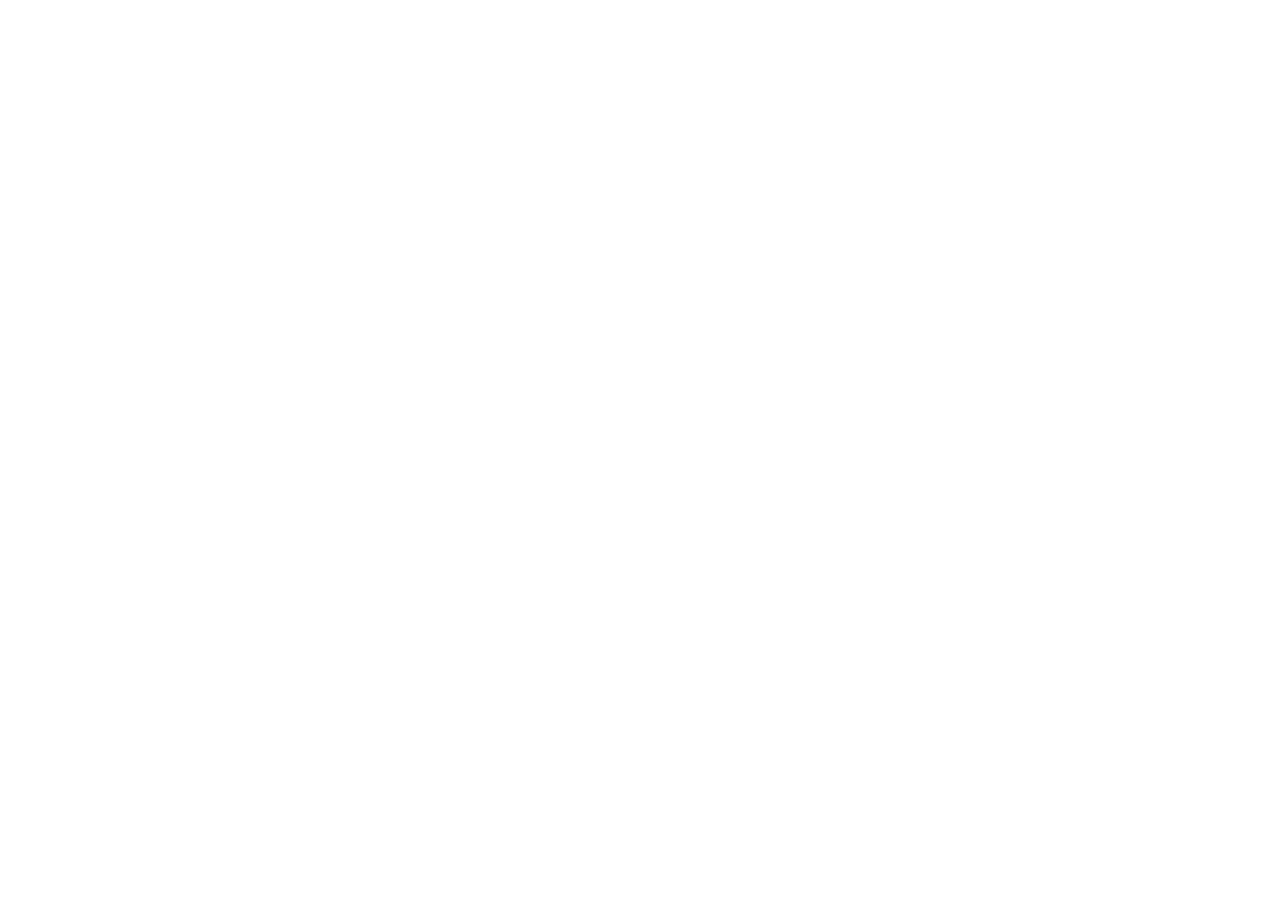
==== index.html @ 59760b89 "已经提交" ====
<!DOCTYPE html>
<html lang="en">

<head>
    <meta charset="UTF-8">
    <meta http-equiv="X-UA-Compatible" content="IE=edge">
    <meta name="viewport" content="width=device-width, initial-scale=1.0">
    <title>后台主页</title>
</head>

<body>

</body>

</html>
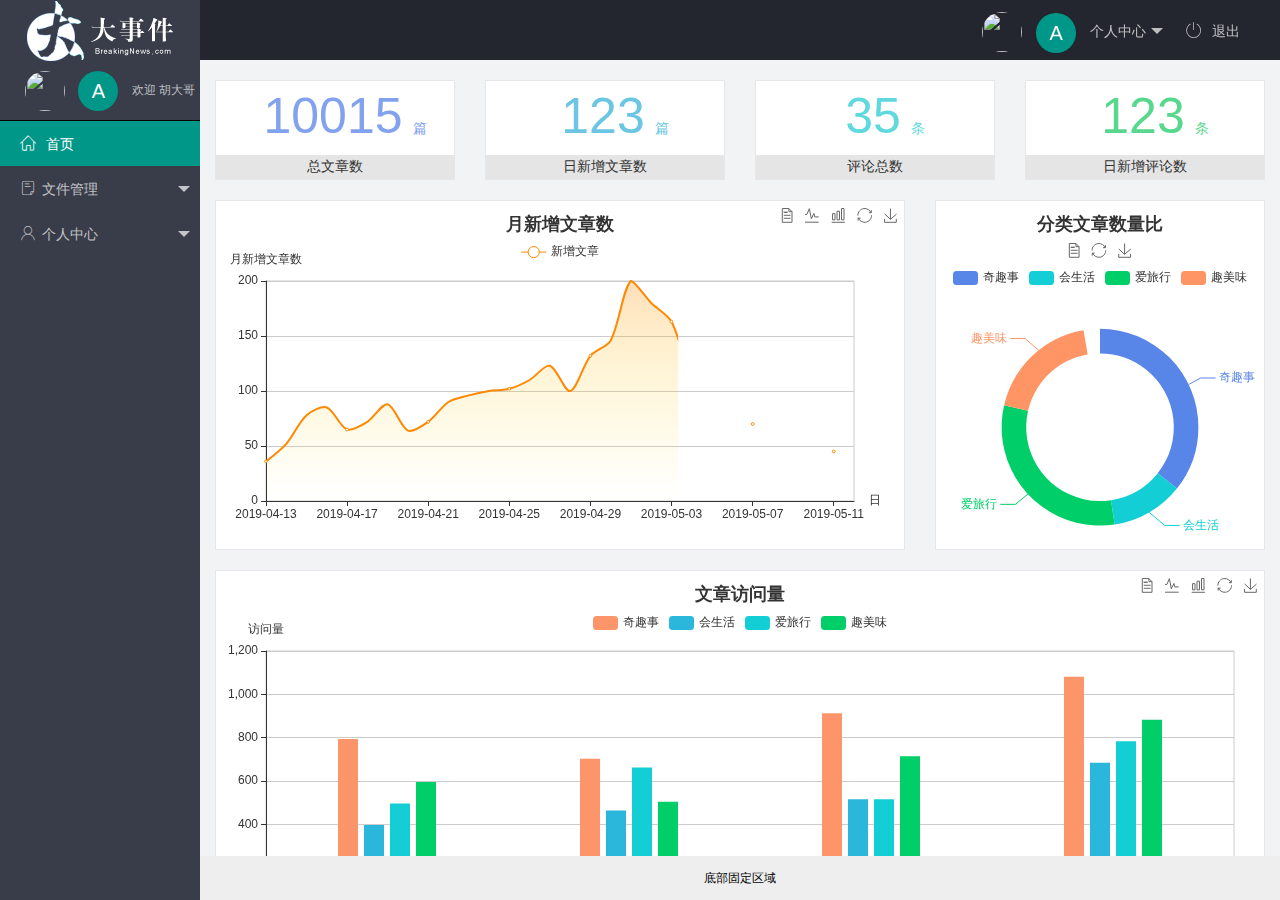
==== commit 6858478e: "提交了后台首页面" ====
--- a/index.html
+++ b/index.html
@@ -5,10 +5,148 @@
     <meta charset="UTF-8">
     <meta http-equiv="X-UA-Compatible" content="IE=edge">
     <meta name="viewport" content="width=device-width, initial-scale=1.0">
+
+    <!-- 导入layui的样式 -->
+    <link rel="stylesheet" href="./assets/lib/layui/css/layui.css">
+
+    <!-- 导入第三方字体库 -->
+    <link rel="stylesheet" href="./assets/fonts/iconfont.css">
+
+    <!-- 导入自己的样式 -->
+    <link rel="stylesheet" href="./assets/css/index.css">
     <title>后台主页</title>
 </head>
 
 <body>
+    <div class="layui-layout layui-layout-admin">
+        <div class="layui-header">
+            <div class="layui-logo layui-hide-xs layui-bg-black"><img src="./assets/images/logo.png" alt=""></div>
+            <!-- 头部区域（可配合layui 已有的水平导航） -->
+
+            <ul class="layui-nav layui-layout-right">
+                <li class="layui-nav-item layui-hide layui-show-md-inline-block">
+                    <a href="javascript:;" class="userbinfo">
+                        <img src="//tva1.sinaimg.cn/crop.0.0.118.118.180/5db11ff4gw1e77d3nqrv8j203b03cweg.jpg" class="layui-nav-img">
+                        <span class="text-avatar">A</span> 个人中心
+                    </a>
+                    <dl class="layui-nav-child">
+                        <dd><a href="">基本资料</a></dd>
+                        <dd><a href="">更换头像</a></dd>
+                        <dd><a href="">重置密码</a></dd>
+                    </dl>
+                </li>
+                <li class="layui-nav-item" lay-header-event="menuRight" lay-unselect>
+                    <a href="javascript:;" id="btnLoginOut">
+                        <span class="iconfont icon-tuichu"></span> 退出
+                    </a>
+
+                </li>
+            </ul>
+        </div>
+
+        <div class="layui-side layui-bg-black">
+            <div class="layui-side-scroll">
+                <!-- 左侧导航区域（可配合layui已有的垂直导航） -->
+                <div class="userinfo">
+                    <img src="//tva1.sinaimg.cn/crop.0.0.118.118.180/5db11ff4gw1e77d3nqrv8j203b03cweg.jpg" class="layui-nav-img">
+                    <span class="text-avatar">A</span>
+                    <span id="welcome">欢迎 胡大哥</span>
+                </div>
+                <ul class="layui-nav layui-nav-tree" lay-filter="test" lay-shrink="all">
+
+                    <!-- 首页 -->
+                    <li class="layui-nav-item  layui-this">
+                        <a class="" href="./home/dashboard.html" target="fm">
+
+                            <span class="iconfont icon-home"></span> 首页
+                        </a>
+                    </li>
+
+                    <!-- 文件管理菜单 -->
+                    <li class="layui-nav-item ">
+
+                        <a href="javascript:;">
+                            <span class="iconfont icon-16"></span>文件管理
+                        </a>
+                        <dl class="layui-nav-child">
+                            <dd>
+                                <a href="javascript:;"> <i class="layui-icon layui-icon-template-1"></i>文章类别</a>
+                            </dd>
+                            <dd><a href="javascript:;"><i class="layui-icon layui-icon-template-1"></i>文章列表</a></dd>
+                            <dd><a href="javascript:;"><i class="layui-icon layui-icon-template-1"></i>发表文章</a></dd>
+                        </dl>
+                    </li>
+
+                    <!-- 个人中心下拉菜单 -->
+                    <li class="layui-nav-item">
+                        <a href="javascript:;">
+                            <span class="iconfont icon-user"></span>个人中心
+                        </a>
+                        <dl class="layui-nav-child">
+                            <dd><a href="javascript:;"><i class="layui-icon layui-icon-template-1"></i>基本资料</a></dd>
+                            <dd><a href="javascript:;"><i class="layui-icon layui-icon-template-1"></i>更换头像</a></dd>
+                            <dd><a href="javascript:;"><i class="layui-icon layui-icon-template-1"></i>重置密码</a></dd>
+                        </dl>
+                    </li>
+
+
+                </ul>
+            </div>
+        </div>
+
+        <!-- 内容主体区域 -->
+        <div class="layui-body">
+            <iframe name="fm" src="./home/dashboard.html" frameborder="0"></iframe>
+        </div>
+
+
+
+        <!-- 底部固定区域 -->
+        <div class="layui-footer">
+            底部固定区域
+        </div>
+    </div>
+    <script src="./layui/layui.js"></script>
+    <script>
+        //JS 
+        layui.use(['element', 'layer', 'util'], function() {
+            var element = layui.element,
+                layer = layui.layer,
+                util = layui.util,
+                $ = layui.$;
+
+            //头部事件
+            util.event('lay-header-event', {
+                //左侧菜单事件
+                menuLeft: function(othis) {
+                    layer.msg('展开左侧菜单的操作', {
+                        icon: 0
+                    });
+                },
+                menuRight: function() {
+                    layer.open({
+                        type: 1,
+                        content: '<div style="padding: 15px;">处理右侧面板的操作</div>',
+                        area: ['260px', '100%'],
+                        offset: 'rt' //右上角
+                            ,
+                        anim: 5,
+                        shadeClose: true
+                    });
+                }
+            });
+
+        });
+    </script>
+    <script src="./assets/lib/layui/layui.all.js"></script>
+    <!-- 导入jquery请求 -->
+    <script src="./assets/lib/jquery.js"></script>
+
+    <!-- 导入自动拼接url地址的脚本 -->
+    <script src="./assets/js/baseApi.js"></script>
+
+    <!-- 导入自己的js -->
+    <script src="./assets/js/index.js"></script>
 
 </body>
 
--- a/assets/lib/layui/css/layui.css
+++ b/assets/lib/layui/css/layui.css
@@ -0,0 +1,2 @@
+/** layui-v2.5.5 MIT License By https://www.layui.com */
+ .layui-inline,img{display:inline-block;vertical-align:middle}h1,h2,h3,h4,h5,h6{font-weight:400}.layui-edge,.layui-header,.layui-inline,.layui-main{position:relative}.layui-body,.layui-edge,.layui-elip{overflow:hidden}.layui-btn,.layui-edge,.layui-inline,img{vertical-align:middle}.layui-btn,.layui-disabled,.layui-icon,.layui-unselect{-moz-user-select:none;-webkit-user-select:none;-ms-user-select:none}.layui-elip,.layui-form-checkbox span,.layui-form-pane .layui-form-label{text-overflow:ellipsis;white-space:nowrap}.layui-breadcrumb,.layui-tree-btnGroup{visibility:hidden}blockquote,body,button,dd,div,dl,dt,form,h1,h2,h3,h4,h5,h6,input,li,ol,p,pre,td,textarea,th,ul{margin:0;padding:0;-webkit-tap-highlight-color:rgba(0,0,0,0)}a:active,a:hover{outline:0}img{border:none}li{list-style:none}table{border-collapse:collapse;border-spacing:0}h4,h5,h6{font-size:100%}button,input,optgroup,option,select,textarea{font-family:inherit;font-size:inherit;font-style:inherit;font-weight:inherit;outline:0}pre{white-space:pre-wrap;white-space:-moz-pre-wrap;white-space:-pre-wrap;white-space:-o-pre-wrap;word-wrap:break-word}body{line-height:24px;font:14px Helvetica Neue,Helvetica,PingFang SC,Tahoma,Arial,sans-serif}hr{height:1px;margin:10px 0;border:0;clear:both}a{color:#333;text-decoration:none}a:hover{color:#777}a cite{font-style:normal;*cursor:pointer}.layui-border-box,.layui-border-box *{box-sizing:border-box}.layui-box,.layui-box *{box-sizing:content-box}.layui-clear{clear:both;*zoom:1}.layui-clear:after{content:'\20';clear:both;*zoom:1;display:block;height:0}.layui-inline{*display:inline;*zoom:1}.layui-edge{display:inline-block;width:0;height:0;border-width:6px;border-style:dashed;border-color:transparent}.layui-edge-top{top:-4px;border-bottom-color:#999;border-bottom-style:solid}.layui-edge-right{border-left-color:#999;border-left-style:solid}.layui-edge-bottom{top:2px;border-top-color:#999;border-top-style:solid}.layui-edge-left{border-right-color:#999;border-right-style:solid}.layui-disabled,.layui-disabled:hover{color:#d2d2d2!important;cursor:not-allowed!important}.layui-circle{border-radius:100%}.layui-show{display:block!important}.layui-hide{display:none!important}@font-face{font-family:layui-icon;src:url(../font/iconfont.eot?v=250);src:url(../font/iconfont.eot?v=250#iefix) format('embedded-opentype'),url(../font/iconfont.woff2?v=250) format('woff2'),url(../font/iconfont.woff?v=250) format('woff'),url(../font/iconfont.ttf?v=250) format('truetype'),url(../font/iconfont.svg?v=250#layui-icon) format('svg')}.layui-icon{font-family:layui-icon!important;font-size:16px;font-style:normal;-webkit-font-smoothing:antialiased;-moz-osx-font-smoothing:grayscale}.layui-icon-reply-fill:before{content:"\e611"}.layui-icon-set-fill:before{content:"\e614"}.layui-icon-menu-fill:before{content:"\e60f"}.layui-icon-search:before{content:"\e615"}.layui-icon-share:before{content:"\e641"}.layui-icon-set-sm:before{content:"\e620"}.layui-icon-engine:before{content:"\e628"}.layui-icon-close:before{content:"\1006"}.layui-icon-close-fill:before{content:"\1007"}.layui-icon-chart-screen:before{content:"\e629"}.layui-icon-star:before{content:"\e600"}.layui-icon-circle-dot:before{content:"\e617"}.layui-icon-chat:before{content:"\e606"}.layui-icon-release:before{content:"\e609"}.layui-icon-list:before{content:"\e60a"}.layui-icon-chart:before{content:"\e62c"}.layui-icon-ok-circle:before{content:"\1005"}.layui-icon-layim-theme:before{content:"\e61b"}.layui-icon-table:before{content:"\e62d"}.layui-icon-right:before{content:"\e602"}.layui-icon-left:before{content:"\e603"}.layui-icon-cart-simple:before{content:"\e698"}.layui-icon-face-cry:before{content:"\e69c"}.layui-icon-face-smile:before{content:"\e6af"}.layui-icon-survey:before{content:"\e6b2"}.layui-icon-tree:before{content:"\e62e"}.layui-icon-upload-circle:before{content:"\e62f"}.layui-icon-add-circle:before{content:"\e61f"}.layui-icon-download-circle:before{content:"\e601"}.layui-icon-templeate-1:before{content:"\e630"}.layui-icon-util:before{content:"\e631"}.layui-icon-face-surprised:before{content:"\e664"}.layui-icon-edit:before{content:"\e642"}.layui-icon-speaker:before{content:"\e645"}.layui-icon-down:before{content:"\e61a"}.layui-icon-file:before{content:"\e621"}.layui-icon-layouts:before{content:"\e632"}.layui-icon-rate-half:before{content:"\e6c9"}.layui-icon-add-circle-fine:before{content:"\e608"}.layui-icon-prev-circle:before{content:"\e633"}.layui-icon-read:before{content:"\e705"}.layui-icon-404:before{content:"\e61c"}.layui-icon-carousel:before{content:"\e634"}.layui-icon-help:before{content:"\e607"}.layui-icon-code-circle:before{content:"\e635"}.layui-icon-water:before{content:"\e636"}.layui-icon-username:before{content:"\e66f"}.layui-icon-find-fill:before{content:"\e670"}.layui-icon-about:before{content:"\e60b"}.layui-icon-location:before{content:"\e715"}.layui-icon-up:before{content:"\e619"}.layui-icon-pause:before{content:"\e651"}.layui-icon-date:before{content:"\e637"}.layui-icon-layim-uploadfile:before{content:"\e61d"}.layui-icon-delete:before{content:"\e640"}.layui-icon-play:before{content:"\e652"}.layui-icon-top:before{content:"\e604"}.layui-icon-friends:before{content:"\e612"}.layui-icon-refresh-3:before{content:"\e9aa"}.layui-icon-ok:before{content:"\e605"}.layui-icon-layer:before{content:"\e638"}.layui-icon-face-smile-fine:before{content:"\e60c"}.layui-icon-dollar:before{content:"\e659"}.layui-icon-group:before{content:"\e613"}.layui-icon-layim-download:before{content:"\e61e"}.layui-icon-picture-fine:before{content:"\e60d"}.layui-icon-link:before{content:"\e64c"}.layui-icon-diamond:before{content:"\e735"}.layui-icon-log:before{content:"\e60e"}.layui-icon-rate-solid:before{content:"\e67a"}.layui-icon-fonts-del:before{content:"\e64f"}.layui-icon-unlink:before{content:"\e64d"}.layui-icon-fonts-clear:before{content:"\e639"}.layui-icon-triangle-r:before{content:"\e623"}.layui-icon-circle:before{content:"\e63f"}.layui-icon-radio:before{content:"\e643"}.layui-icon-align-center:before{content:"\e647"}.layui-icon-align-right:before{content:"\e648"}.layui-icon-align-left:before{content:"\e649"}.layui-icon-loading-1:before{content:"\e63e"}.layui-icon-return:before{content:"\e65c"}.layui-icon-fonts-strong:before{content:"\e62b"}.layui-icon-upload:before{content:"\e67c"}.layui-icon-dialogue:before{content:"\e63a"}.layui-icon-video:before{content:"\e6ed"}.layui-icon-headset:before{content:"\e6fc"}.layui-icon-cellphone-fine:before{content:"\e63b"}.layui-icon-add-1:before{content:"\e654"}.layui-icon-face-smile-b:before{content:"\e650"}.layui-icon-fonts-html:before{content:"\e64b"}.layui-icon-form:before{content:"\e63c"}.layui-icon-cart:before{content:"\e657"}.layui-icon-camera-fill:before{content:"\e65d"}.layui-icon-tabs:before{content:"\e62a"}.layui-icon-fonts-code:before{content:"\e64e"}.layui-icon-fire:before{content:"\e756"}.layui-icon-set:before{content:"\e716"}.layui-icon-fonts-u:before{content:"\e646"}.layui-icon-triangle-d:before{content:"\e625"}.layui-icon-tips:before{content:"\e702"}.layui-icon-picture:before{content:"\e64a"}.layui-icon-more-vertical:before{content:"\e671"}.layui-icon-flag:before{content:"\e66c"}.layui-icon-loading:before{content:"\e63d"}.layui-icon-fonts-i:before{content:"\e644"}.layui-icon-refresh-1:before{content:"\e666"}.layui-icon-rmb:before{content:"\e65e"}.layui-icon-home:before{content:"\e68e"}.layui-icon-user:before{content:"\e770"}.layui-icon-notice:before{content:"\e667"}.layui-icon-login-weibo:before{content:"\e675"}.layui-icon-voice:before{content:"\e688"}.layui-icon-upload-drag:before{content:"\e681"}.layui-icon-login-qq:before{content:"\e676"}.layui-icon-snowflake:before{content:"\e6b1"}.layui-icon-file-b:before{content:"\e655"}.layui-icon-template:before{content:"\e663"}.layui-icon-auz:before{content:"\e672"}.layui-icon-console:before{content:"\e665"}.layui-icon-app:before{content:"\e653"}.layui-icon-prev:before{content:"\e65a"}.layui-icon-website:before{content:"\e7ae"}.layui-icon-next:before{content:"\e65b"}.layui-icon-component:before{content:"\e857"}.layui-icon-more:before{content:"\e65f"}.layui-icon-login-wechat:before{content:"\e677"}.layui-icon-shrink-right:before{content:"\e668"}.layui-icon-spread-left:before{content:"\e66b"}.layui-icon-camera:before{content:"\e660"}.layui-icon-note:before{content:"\e66e"}.layui-icon-refresh:before{content:"\e669"}.layui-icon-female:before{content:"\e661"}.layui-icon-male:before{content:"\e662"}.layui-icon-password:before{content:"\e673"}.layui-icon-senior:before{content:"\e674"}.layui-icon-theme:before{content:"\e66a"}.layui-icon-tread:before{content:"\e6c5"}.layui-icon-praise:before{content:"\e6c6"}.layui-icon-star-fill:before{content:"\e658"}.layui-icon-rate:before{content:"\e67b"}.layui-icon-template-1:before{content:"\e656"}.layui-icon-vercode:before{content:"\e679"}.layui-icon-cellphone:before{content:"\e678"}.layui-icon-screen-full:before{content:"\e622"}.layui-icon-screen-restore:before{content:"\e758"}.layui-icon-cols:before{content:"\e610"}.layui-icon-export:before{content:"\e67d"}.layui-icon-print:before{content:"\e66d"}.layui-icon-slider:before{content:"\e714"}.layui-icon-addition:before{content:"\e624"}.layui-icon-subtraction:before{content:"\e67e"}.layui-icon-service:before{content:"\e626"}.layui-icon-transfer:before{content:"\e691"}.layui-main{width:1140px;margin:0 auto}.layui-header{z-index:1000;height:60px}.layui-header a:hover{transition:all .5s;-webkit-transition:all .5s}.layui-side{position:fixed;left:0;top:0;bottom:0;z-index:999;width:200px;overflow-x:hidden}.layui-side-scroll{position:relative;width:220px;height:100%;overflow-x:hidden}.layui-body{position:absolute;left:200px;right:0;top:0;bottom:0;z-index:998;width:auto;overflow-y:auto;box-sizing:border-box}.layui-layout-body{overflow:hidden}.layui-layout-admin .layui-header{background-color:#23262E}.layui-layout-admin .layui-side{top:60px;width:200px;overflow-x:hidden}.layui-layout-admin .layui-body{position:fixed;top:60px;bottom:44px}.layui-layout-admin .layui-main{width:auto;margin:0 15px}.layui-layout-admin .layui-footer{position:fixed;left:200px;right:0;bottom:0;height:44px;line-height:44px;padding:0 15px;background-color:#eee}.layui-layout-admin .layui-logo{position:absolute;left:0;top:0;width:200px;height:100%;line-height:60px;text-align:center;color:#009688;font-size:16px}.layui-layout-admin .layui-header .layui-nav{background:0 0}.layui-layout-left{position:absolute!important;left:200px;top:0}.layui-layout-right{position:absolute!important;right:0;top:0}.layui-container{position:relative;margin:0 auto;padding:0 15px;box-sizing:border-box}.layui-fluid{position:relative;margin:0 auto;padding:0 15px}.layui-row:after,.layui-row:before{content:'';display:block;clear:both}.layui-col-lg1,.layui-col-lg10,.layui-col-lg11,.layui-col-lg12,.layui-col-lg2,.layui-col-lg3,.layui-col-lg4,.layui-col-lg5,.layui-col-lg6,.layui-col-lg7,.layui-col-lg8,.layui-col-lg9,.layui-col-md1,.layui-col-md10,.layui-col-md11,.layui-col-md12,.layui-col-md2,.layui-col-md3,.layui-col-md4,.layui-col-md5,.layui-col-md6,.layui-col-md7,.layui-col-md8,.layui-col-md9,.layui-col-sm1,.layui-col-sm10,.layui-col-sm11,.layui-col-sm12,.layui-col-sm2,.layui-col-sm3,.layui-col-sm4,.layui-col-sm5,.layui-col-sm6,.layui-col-sm7,.layui-col-sm8,.layui-col-sm9,.layui-col-xs1,.layui-col-xs10,.layui-col-xs11,.layui-col-xs12,.layui-col-xs2,.layui-col-xs3,.layui-col-xs4,.layui-col-xs5,.layui-col-xs6,.layui-col-xs7,.layui-col-xs8,.layui-col-xs9{position:relative;display:block;box-sizing:border-box}.layui-col-xs1,.layui-col-xs10,.layui-col-xs11,.layui-col-xs12,.layui-col-xs2,.layui-col-xs3,.layui-col-xs4,.layui-col-xs5,.layui-col-xs6,.layui-col-xs7,.layui-col-xs8,.layui-col-xs9{float:left}.layui-col-xs1{width:8.33333333%}.layui-col-xs2{width:16.66666667%}.layui-col-xs3{width:25%}.layui-col-xs4{width:33.33333333%}.layui-col-xs5{width:41.66666667%}.layui-col-xs6{width:50%}.layui-col-xs7{width:58.33333333%}.layui-col-xs8{width:66.66666667%}.layui-col-xs9{width:75%}.layui-col-xs10{width:83.33333333%}.layui-col-xs11{width:91.66666667%}.layui-col-xs12{width:100%}.layui-col-xs-offset1{margin-left:8.33333333%}.layui-col-xs-offset2{margin-left:16.66666667%}.layui-col-xs-offset3{margin-left:25%}.layui-col-xs-offset4{margin-left:33.33333333%}.layui-col-xs-offset5{margin-left:41.66666667%}.layui-col-xs-offset6{margin-left:50%}.layui-col-xs-offset7{margin-left:58.33333333%}.layui-col-xs-offset8{margin-left:66.66666667%}.layui-col-xs-offset9{margin-left:75%}.layui-col-xs-offset10{margin-left:83.33333333%}.layui-col-xs-offset11{margin-left:91.66666667%}.layui-col-xs-offset12{margin-left:100%}@media screen and (max-width:768px){.layui-hide-xs{display:none!important}.layui-show-xs-block{display:block!important}.layui-show-xs-inline{display:inline!important}.layui-show-xs-inline-block{display:inline-block!important}}@media screen and (min-width:768px){.layui-container{width:750px}.layui-hide-sm{display:none!important}.layui-show-sm-block{display:block!important}.layui-show-sm-inline{display:inline!important}.layui-show-sm-inline-block{display:inline-block!important}.layui-col-sm1,.layui-col-sm10,.layui-col-sm11,.layui-col-sm12,.layui-col-sm2,.layui-col-sm3,.layui-col-sm4,.layui-col-sm5,.layui-col-sm6,.layui-col-sm7,.layui-col-sm8,.layui-col-sm9{float:left}.layui-col-sm1{width:8.33333333%}.layui-col-sm2{width:16.66666667%}.layui-col-sm3{width:25%}.layui-col-sm4{width:33.33333333%}.layui-col-sm5{width:41.66666667%}.layui-col-sm6{width:50%}.layui-col-sm7{width:58.33333333%}.layui-col-sm8{width:66.66666667%}.layui-col-sm9{width:75%}.layui-col-sm10{width:83.33333333%}.layui-col-sm11{width:91.66666667%}.layui-col-sm12{width:100%}.layui-col-sm-offset1{margin-left:8.33333333%}.layui-col-sm-offset2{margin-left:16.66666667%}.layui-col-sm-offset3{margin-left:25%}.layui-col-sm-offset4{margin-left:33.33333333%}.layui-col-sm-offset5{margin-left:41.66666667%}.layui-col-sm-offset6{margin-left:50%}.layui-col-sm-offset7{margin-left:58.33333333%}.layui-col-sm-offset8{margin-left:66.66666667%}.layui-col-sm-offset9{margin-left:75%}.layui-col-sm-offset10{margin-left:83.33333333%}.layui-col-sm-offset11{margin-left:91.66666667%}.layui-col-sm-offset12{margin-left:100%}}@media screen and (min-width:992px){.layui-container{width:970px}.layui-hide-md{display:none!important}.layui-show-md-block{display:block!important}.layui-show-md-inline{display:inline!important}.layui-show-md-inline-block{display:inline-block!important}.layui-col-md1,.layui-col-md10,.layui-col-md11,.layui-col-md12,.layui-col-md2,.layui-col-md3,.layui-col-md4,.layui-col-md5,.layui-col-md6,.layui-col-md7,.layui-col-md8,.layui-col-md9{float:left}.layui-col-md1{width:8.33333333%}.layui-col-md2{width:16.66666667%}.layui-col-md3{width:25%}.layui-col-md4{width:33.33333333%}.layui-col-md5{width:41.66666667%}.layui-col-md6{width:50%}.layui-col-md7{width:58.33333333%}.layui-col-md8{width:66.66666667%}.layui-col-md9{width:75%}.layui-col-md10{width:83.33333333%}.layui-col-md11{width:91.66666667%}.layui-col-md12{width:100%}.layui-col-md-offset1{margin-left:8.33333333%}.layui-col-md-offset2{margin-left:16.66666667%}.layui-col-md-offset3{margin-left:25%}.layui-col-md-offset4{margin-left:33.33333333%}.layui-col-md-offset5{margin-left:41.66666667%}.layui-col-md-offset6{margin-left:50%}.layui-col-md-offset7{margin-left:58.33333333%}.layui-col-md-offset8{margin-left:66.66666667%}.layui-col-md-offset9{margin-left:75%}.layui-col-md-offset10{margin-left:83.33333333%}.layui-col-md-offset11{margin-left:91.66666667%}.layui-col-md-offset12{margin-left:100%}}@media screen and (min-width:1200px){.layui-container{width:1170px}.layui-hide-lg{display:none!important}.layui-show-lg-block{display:block!important}.layui-show-lg-inline{display:inline!important}.layui-show-lg-inline-block{display:inline-block!important}.layui-col-lg1,.layui-col-lg10,.layui-col-lg11,.layui-col-lg12,.layui-col-lg2,.layui-col-lg3,.layui-col-lg4,.layui-col-lg5,.layui-col-lg6,.layui-col-lg7,.layui-col-lg8,.layui-col-lg9{float:left}.layui-col-lg1{width:8.33333333%}.layui-col-lg2{width:16.66666667%}.layui-col-lg3{width:25%}.layui-col-lg4{width:33.33333333%}.layui-col-lg5{width:41.66666667%}.layui-col-lg6{width:50%}.layui-col-lg7{width:58.33333333%}.layui-col-lg8{width:66.66666667%}.layui-col-lg9{width:75%}.layui-col-lg10{width:83.33333333%}.layui-col-lg11{width:91.66666667%}.layui-col-lg12{width:100%}.layui-col-lg-offset1{margin-left:8.33333333%}.layui-col-lg-offset2{margin-left:16.66666667%}.layui-col-lg-offset3{margin-left:25%}.layui-col-lg-offset4{margin-left:33.33333333%}.layui-col-lg-offset5{margin-left:41.66666667%}.layui-col-lg-offset6{margin-left:50%}.layui-col-lg-offset7{margin-left:58.33333333%}.layui-col-lg-offset8{margin-left:66.66666667%}.layui-col-lg-offset9{margin-left:75%}.layui-col-lg-offset10{margin-left:83.33333333%}.layui-col-lg-offset11{margin-left:91.66666667%}.layui-col-lg-offset12{margin-left:100%}}.layui-col-space1{margin:-.5px}.layui-col-space1>*{padding:.5px}.layui-col-space3{margin:-1.5px}.layui-col-space3>*{padding:1.5px}.layui-col-space5{margin:-2.5px}.layui-col-space5>*{padding:2.5px}.layui-col-space8{margin:-3.5px}.layui-col-space8>*{padding:3.5px}.layui-col-space10{margin:-5px}.layui-col-space10>*{padding:5px}.layui-col-space12{margin:-6px}.layui-col-space12>*{padding:6px}.layui-col-space15{margin:-7.5px}.layui-col-space15>*{padding:7.5px}.layui-col-space18{margin:-9px}.layui-col-space18>*{padding:9px}.layui-col-space20{margin:-10px}.layui-col-space20>*{padding:10px}.layui-col-space22{margin:-11px}.layui-col-space22>*{padding:11px}.layui-col-space25{margin:-12.5px}.layui-col-space25>*{padding:12.5px}.layui-col-space30{margin:-15px}.layui-col-space30>*{padding:15px}.layui-btn,.layui-input,.layui-select,.layui-textarea,.layui-upload-button{outline:0;-webkit-appearance:none;transition:all .3s;-webkit-transition:all .3s;box-sizing:border-box}.layui-elem-quote{margin-bottom:10px;padding:15px;line-height:22px;border-left:5px solid #009688;border-radius:0 2px 2px 0;background-color:#f2f2f2}.layui-quote-nm{border-style:solid;border-width:1px 1px 1px 5px;background:0 0}.layui-elem-field{margin-bottom:10px;padding:0;border-width:1px;border-style:solid}.layui-elem-field legend{margin-left:20px;padding:0 10px;font-size:20px;font-weight:300}.layui-field-title{margin:10px 0 20px;border-width:1px 0 0}.layui-field-box{padding:10px 15px}.layui-field-title .layui-field-box{padding:10px 0}.layui-progress{position:relative;height:6px;border-radius:20px;background-color:#e2e2e2}.layui-progress-bar{position:absolute;left:0;top:0;width:0;max-width:100%;height:6px;border-radius:20px;text-align:right;background-color:#5FB878;transition:all .3s;-webkit-transition:all .3s}.layui-progress-big,.layui-progress-big .layui-progress-bar{height:18px;line-height:18px}.layui-progress-text{position:relative;top:-20px;line-height:18px;font-size:12px;color:#666}.layui-progress-big .layui-progress-text{position:static;padding:0 10px;color:#fff}.layui-collapse{border-width:1px;border-style:solid;border-radius:2px}.layui-colla-content,.layui-colla-item{border-top-width:1px;border-top-style:solid}.layui-colla-item:first-child{border-top:none}.layui-colla-title{position:relative;height:42px;line-height:42px;padding:0 15px 0 35px;color:#333;background-color:#f2f2f2;cursor:pointer;font-size:14px;overflow:hidden}.layui-colla-content{display:none;padding:10px 15px;line-height:22px;color:#666}.layui-colla-icon{position:absolute;left:15px;top:0;font-size:14px}.layui-card{margin-bottom:15px;border-radius:2px;background-color:#fff;box-shadow:0 1px 2px 0 rgba(0,0,0,.05)}.layui-card:last-child{margin-bottom:0}.layui-card-header{position:relative;height:42px;line-height:42px;padding:0 15px;border-bottom:1px solid #f6f6f6;color:#333;border-radius:2px 2px 0 0;font-size:14px}.layui-bg-black,.layui-bg-blue,.layui-bg-cyan,.layui-bg-green,.layui-bg-orange,.layui-bg-red{color:#fff!important}.layui-card-body{position:relative;padding:10px 15px;line-height:24px}.layui-card-body[pad15]{padding:15px}.layui-card-body[pad20]{padding:20px}.layui-card-body .layui-table{margin:5px 0}.layui-card .layui-tab{margin:0}.layui-panel-window{position:relative;padding:15px;border-radius:0;border-top:5px solid #E6E6E6;background-color:#fff}.layui-auxiliar-moving{position:fixed;left:0;right:0;top:0;bottom:0;width:100%;height:100%;background:0 0;z-index:9999999999}.layui-form-label,.layui-form-mid,.layui-form-select,.layui-input-block,.layui-input-inline,.layui-textarea{position:relative}.layui-bg-red{background-color:#FF5722!important}.layui-bg-orange{background-color:#FFB800!important}.layui-bg-green{background-color:#009688!important}.layui-bg-cyan{background-color:#2F4056!important}.layui-bg-blue{background-color:#1E9FFF!important}.layui-bg-black{background-color:#393D49!important}.layui-bg-gray{background-color:#eee!important;color:#666!important}.layui-badge-rim,.layui-colla-content,.layui-colla-item,.layui-collapse,.layui-elem-field,.layui-form-pane .layui-form-item[pane],.layui-form-pane .layui-form-label,.layui-input,.layui-layedit,.layui-layedit-tool,.layui-quote-nm,.layui-select,.layui-tab-bar,.layui-tab-card,.layui-tab-title,.layui-tab-title .layui-this:after,.layui-textarea{border-color:#e6e6e6}.layui-timeline-item:before,hr{background-color:#e6e6e6}.layui-text{line-height:22px;font-size:14px;color:#666}.layui-text h1,.layui-text h2,.layui-text h3{font-weight:500;color:#333}.layui-text h1{font-size:30px}.layui-text h2{font-size:24px}.layui-text h3{font-size:18px}.layui-text a:not(.layui-btn){color:#01AAED}.layui-text a:not(.layui-btn):hover{text-decoration:underline}.layui-text ul{padding:5px 0 5px 15px}.layui-text ul li{margin-top:5px;list-style-type:disc}.layui-text em,.layui-word-aux{color:#999!important;padding:0 5px!important}.layui-btn{display:inline-block;height:38px;line-height:38px;padding:0 18px;background-color:#009688;color:#fff;white-space:nowrap;text-align:center;font-size:14px;border:none;border-radius:2px;cursor:pointer}.layui-btn:hover{opacity:.8;filter:alpha(opacity=80);color:#fff}.layui-btn:active{opacity:1;filter:alpha(opacity=100)}.layui-btn+.layui-btn{margin-left:10px}.layui-btn-container{font-size:0}.layui-btn-container .layui-btn{margin-right:10px;margin-bottom:10px}.layui-btn-container .layui-btn+.layui-btn{margin-left:0}.layui-table .layui-btn-container .layui-btn{margin-bottom:9px}.layui-btn-radius{border-radius:100px}.layui-btn .layui-icon{margin-right:3px;font-size:18px;vertical-align:bottom;vertical-align:middle\9}.layui-btn-primary{border:1px solid #C9C9C9;background-color:#fff;color:#555}.layui-btn-primary:hover{border-color:#009688;color:#333}.layui-btn-normal{background-color:#1E9FFF}.layui-btn-warm{background-color:#FFB800}.layui-btn-danger{background-color:#FF5722}.layui-btn-checked{background-color:#5FB878}.layui-btn-disabled,.layui-btn-disabled:active,.layui-btn-disabled:hover{border:1px solid #e6e6e6;background-color:#FBFBFB;color:#C9C9C9;cursor:not-allowed;opacity:1}.layui-btn-lg{height:44px;line-height:44px;padding:0 25px;font-size:16px}.layui-btn-sm{height:30px;line-height:30px;padding:0 10px;font-size:12px}.layui-btn-sm i{font-size:16px!important}.layui-btn-xs{height:22px;line-height:22px;padding:0 5px;font-size:12px}.layui-btn-xs i{font-size:14px!important}.layui-btn-group{display:inline-block;vertical-align:middle;font-size:0}.layui-btn-group .layui-btn{margin-left:0!important;margin-right:0!important;border-left:1px solid rgba(255,255,255,.5);border-radius:0}.layui-btn-group .layui-btn-primary{border-left:none}.layui-btn-group .layui-btn-primary:hover{border-color:#C9C9C9;color:#009688}.layui-btn-group .layui-btn:first-child{border-left:none;border-radius:2px 0 0 2px}.layui-btn-group .layui-btn-primary:first-child{border-left:1px solid #c9c9c9}.layui-btn-group .layui-btn:last-child{border-radius:0 2px 2px 0}.layui-btn-group .layui-btn+.layui-btn{margin-left:0}.layui-btn-group+.layui-btn-group{margin-left:10px}.layui-btn-fluid{width:100%}.layui-input,.layui-select,.layui-textarea{height:38px;line-height:1.3;line-height:38px\9;border-width:1px;border-style:solid;background-color:#fff;border-radius:2px}.layui-input::-webkit-input-placeholder,.layui-select::-webkit-input-placeholder,.layui-textarea::-webkit-input-placeholder{line-height:1.3}.layui-input,.layui-textarea{display:block;width:100%;padding-left:10px}.layui-input:hover,.layui-textarea:hover{border-color:#D2D2D2!important}.layui-input:focus,.layui-textarea:focus{border-color:#C9C9C9!important}.layui-textarea{min-height:100px;height:auto;line-height:20px;padding:6px 10px;resize:vertical}.layui-select{padding:0 10px}.layui-form input[type=checkbox],.layui-form input[type=radio],.layui-form select{display:none}.layui-form [lay-ignore]{display:initial}.layui-form-item{margin-bottom:15px;clear:both;*zoom:1}.layui-form-item:after{content:'\20';clear:both;*zoom:1;display:block;height:0}.layui-form-label{float:left;display:block;padding:9px 15px;width:80px;font-weight:400;line-height:20px;text-align:right}.layui-form-label-col{display:block;float:none;padding:9px 0;line-height:20px;text-align:left}.layui-form-item .layui-inline{margin-bottom:5px;margin-right:10px}.layui-input-block{margin-left:110px;min-height:36px}.layui-input-inline{display:inline-block;vertical-align:middle}.layui-form-item .layui-input-inline{float:left;width:190px;margin-right:10px}.layui-form-text .layui-input-inline{width:auto}.layui-form-mid{float:left;display:block;padding:9px 0!important;line-height:20px;margin-right:10px}.layui-form-danger+.layui-form-select .layui-input,.layui-form-danger:focus{border-color:#FF5722!important}.layui-form-select .layui-input{padding-right:30px;cursor:pointer}.layui-form-select .layui-edge{position:absolute;right:10px;top:50%;margin-top:-3px;cursor:pointer;border-width:6px;border-top-color:#c2c2c2;border-top-style:solid;transition:all .3s;-webkit-transition:all .3s}.layui-form-select dl{display:none;position:absolute;left:0;top:42px;padding:5px 0;z-index:899;min-width:100%;border:1px solid #d2d2d2;max-height:300px;overflow-y:auto;background-color:#fff;border-radius:2px;box-shadow:0 2px 4px rgba(0,0,0,.12);box-sizing:border-box}.layui-form-select dl dd,.layui-form-select dl dt{padding:0 10px;line-height:36px;white-space:nowrap;overflow:hidden;text-overflow:ellipsis}.layui-form-select dl dt{font-size:12px;color:#999}.layui-form-select dl dd{cursor:pointer}.layui-form-select dl dd:hover{background-color:#f2f2f2;-webkit-transition:.5s all;transition:.5s all}.layui-form-select .layui-select-group dd{padding-left:20px}.layui-form-select dl dd.layui-select-tips{padding-left:10px!important;color:#999}.layui-form-select dl dd.layui-this{background-color:#5FB878;color:#fff}.layui-form-checkbox,.layui-form-select dl dd.layui-disabled{background-color:#fff}.layui-form-selected dl{display:block}.layui-form-checkbox,.layui-form-checkbox *,.layui-form-switch{display:inline-block;vertical-align:middle}.layui-form-selected .layui-edge{margin-top:-9px;-webkit-transform:rotate(180deg);transform:rotate(180deg);margin-top:-3px\9}:root .layui-form-selected .layui-edge{margin-top:-9px\0/IE9}.layui-form-selectup dl{top:auto;bottom:42px}.layui-select-none{margin:5px 0;text-align:center;color:#999}.layui-select-disabled .layui-disabled{border-color:#eee!important}.layui-select-disabled .layui-edge{border-top-color:#d2d2d2}.layui-form-checkbox{position:relative;height:30px;line-height:30px;margin-right:10px;padding-right:30px;cursor:pointer;font-size:0;-webkit-transition:.1s linear;transition:.1s linear;box-sizing:border-box}.layui-form-checkbox span{padding:0 10px;height:100%;font-size:14px;border-radius:2px 0 0 2px;background-color:#d2d2d2;color:#fff;overflow:hidden}.layui-form-checkbox:hover span{background-color:#c2c2c2}.layui-form-checkbox i{position:absolute;right:0;top:0;width:30px;height:28px;border:1px solid #d2d2d2;border-left:none;border-radius:0 2px 2px 0;color:#fff;font-size:20px;text-align:center}.layui-form-checkbox:hover i{border-color:#c2c2c2;color:#c2c2c2}.layui-form-checked,.layui-form-checked:hover{border-color:#5FB878}.layui-form-checked span,.layui-form-checked:hover span{background-color:#5FB878}.layui-form-checked i,.layui-form-checked:hover i{color:#5FB878}.layui-form-item .layui-form-checkbox{margin-top:4px}.layui-form-checkbox[lay-skin=primary]{height:auto!important;line-height:normal!important;min-width:18px;min-height:18px;border:none!important;margin-right:0;padding-left:28px;padding-right:0;background:0 0}.layui-form-checkbox[lay-skin=primary] span{padding-left:0;padding-right:15px;line-height:18px;background:0 0;color:#666}.layui-form-checkbox[lay-skin=primary] i{right:auto;left:0;width:16px;height:16px;line-height:16px;border:1px solid #d2d2d2;font-size:12px;border-radius:2px;background-color:#fff;-webkit-transition:.1s linear;transition:.1s linear}.layui-form-checkbox[lay-skin=primary]:hover i{border-color:#5FB878;color:#fff}.layui-form-checked[lay-skin=primary] i{border-color:#5FB878!important;background-color:#5FB878;color:#fff}.layui-checkbox-disbaled[lay-skin=primary] span{background:0 0!important;color:#c2c2c2}.layui-checkbox-disbaled[lay-skin=primary]:hover i{border-color:#d2d2d2}.layui-form-item .layui-form-checkbox[lay-skin=primary]{margin-top:10px}.layui-form-switch{position:relative;height:22px;line-height:22px;min-width:35px;padding:0 5px;margin-top:8px;border:1px solid #d2d2d2;border-radius:20px;cursor:pointer;background-color:#fff;-webkit-transition:.1s linear;transition:.1s linear}.layui-form-switch i{position:absolute;left:5px;top:3px;width:16px;height:16px;border-radius:20px;background-color:#d2d2d2;-webkit-transition:.1s linear;transition:.1s linear}.layui-form-switch em{position:relative;top:0;width:25px;margin-left:21px;padding:0!important;text-align:center!important;color:#999!important;font-style:normal!important;font-size:12px}.layui-form-onswitch{border-color:#5FB878;background-color:#5FB878}.layui-checkbox-disbaled,.layui-checkbox-disbaled i{border-color:#e2e2e2!important}.layui-form-onswitch i{left:100%;margin-left:-21px;background-color:#fff}.layui-form-onswitch em{margin-left:5px;margin-right:21px;color:#fff!important}.layui-checkbox-disbaled span{background-color:#e2e2e2!important}.layui-checkbox-disbaled:hover i{color:#fff!important}[lay-radio]{display:none}.layui-form-radio,.layui-form-radio *{display:inline-block;vertical-align:middle}.layui-form-radio{line-height:28px;margin:6px 10px 0 0;padding-right:10px;cursor:pointer;font-size:0}.layui-form-radio *{font-size:14px}.layui-form-radio>i{margin-right:8px;font-size:22px;color:#c2c2c2}.layui-form-radio>i:hover,.layui-form-radioed>i{color:#5FB878}.layui-radio-disbaled>i{color:#e2e2e2!important}.layui-form-pane .layui-form-label{width:110px;padding:8px 15px;height:38px;line-height:20px;border-width:1px;border-style:solid;border-radius:2px 0 0 2px;text-align:center;background-color:#FBFBFB;overflow:hidden;box-sizing:border-box}.layui-form-pane .layui-input-inline{margin-left:-1px}.layui-form-pane .layui-input-block{margin-left:110px;left:-1px}.layui-form-pane .layui-input{border-radius:0 2px 2px 0}.layui-form-pane .layui-form-text .layui-form-label{float:none;width:100%;border-radius:2px;box-sizing:border-box;text-align:left}.layui-form-pane .layui-form-text .layui-input-inline{display:block;margin:0;top:-1px;clear:both}.layui-form-pane .layui-form-text .layui-input-block{margin:0;left:0;top:-1px}.layui-form-pane .layui-form-text .layui-textarea{min-height:100px;border-radius:0 0 2px 2px}.layui-form-pane .layui-form-checkbox{margin:4px 0 4px 10px}.layui-form-pane .layui-form-radio,.layui-form-pane .layui-form-switch{margin-top:6px;margin-left:10px}.layui-form-pane .layui-form-item[pane]{position:relative;border-width:1px;border-style:solid}.layui-form-pane .layui-form-item[pane] .layui-form-label{position:absolute;left:0;top:0;height:100%;border-width:0 1px 0 0}.layui-form-pane .layui-form-item[pane] .layui-input-inline{margin-left:110px}@media screen and (max-width:450px){.layui-form-item .layui-form-label{text-overflow:ellipsis;overflow:hidden;white-space:nowrap}.layui-form-item .layui-inline{display:block;margin-right:0;margin-bottom:20px;clear:both}.layui-form-item .layui-inline:after{content:'\20';clear:both;display:block;height:0}.layui-form-item .layui-input-inline{display:block;float:none;left:-3px;width:auto;margin:0 0 10px 112px}.layui-form-item .layui-input-inline+.layui-form-mid{margin-left:110px;top:-5px;padding:0}.layui-form-item .layui-form-checkbox{margin-right:5px;margin-bottom:5px}}.layui-layedit{border-width:1px;border-style:solid;border-radius:2px}.layui-layedit-tool{padding:3px 5px;border-bottom-width:1px;border-bottom-style:solid;font-size:0}.layedit-tool-fixed{position:fixed;top:0;border-top:1px solid #e2e2e2}.layui-layedit-tool .layedit-tool-mid,.layui-layedit-tool .layui-icon{display:inline-block;vertical-align:middle;text-align:center;font-size:14px}.layui-layedit-tool .layui-icon{position:relative;width:32px;height:30px;line-height:30px;margin:3px 5px;color:#777;cursor:pointer;border-radius:2px}.layui-layedit-tool .layui-icon:hover{color:#393D49}.layui-layedit-tool .layui-icon:active{color:#000}.layui-layedit-tool .layedit-tool-active{background-color:#e2e2e2;color:#000}.layui-layedit-tool .layui-disabled,.layui-layedit-tool .layui-disabled:hover{color:#d2d2d2;cursor:not-allowed}.layui-layedit-tool .layedit-tool-mid{width:1px;height:18px;margin:0 10px;background-color:#d2d2d2}.layedit-tool-html{width:50px!important;font-size:30px!important}.layedit-tool-b,.layedit-tool-code,.layedit-tool-help{font-size:16px!important}.layedit-tool-d,.layedit-tool-face,.layedit-tool-image,.layedit-tool-unlink{font-size:18px!important}.layedit-tool-image input{position:absolute;font-size:0;left:0;top:0;width:100%;height:100%;opacity:.01;filter:Alpha(opacity=1);cursor:pointer}.layui-layedit-iframe iframe{display:block;width:100%}#LAY_layedit_code{overflow:hidden}.layui-laypage{display:inline-block;*display:inline;*zoom:1;vertical-align:middle;margin:10px 0;font-size:0}.layui-laypage>a:first-child,.layui-laypage>a:first-child em{border-radius:2px 0 0 2px}.layui-laypage>a:last-child,.layui-laypage>a:last-child em{border-radius:0 2px 2px 0}.layui-laypage>:first-child{margin-left:0!important}.layui-laypage>:last-child{margin-right:0!important}.layui-laypage a,.layui-laypage button,.layui-laypage input,.layui-laypage select,.layui-laypage span{border:1px solid #e2e2e2}.layui-laypage a,.layui-laypage span{display:inline-block;*display:inline;*zoom:1;vertical-align:middle;padding:0 15px;height:28px;line-height:28px;margin:0 -1px 5px 0;background-color:#fff;color:#333;font-size:12px}.layui-flow-more a *,.layui-laypage input,.layui-table-view select[lay-ignore]{display:inline-block}.layui-laypage a:hover{color:#009688}.layui-laypage em{font-style:normal}.layui-laypage .layui-laypage-spr{color:#999;font-weight:700}.layui-laypage a{text-decoration:none}.layui-laypage .layui-laypage-curr{position:relative}.layui-laypage .layui-laypage-curr em{position:relative;color:#fff}.layui-laypage .layui-laypage-curr .layui-laypage-em{position:absolute;left:-1px;top:-1px;padding:1px;width:100%;height:100%;background-color:#009688}.layui-laypage-em{border-radius:2px}.layui-laypage-next em,.layui-laypage-prev em{font-family:Sim sun;font-size:16px}.layui-laypage .layui-laypage-count,.layui-laypage .layui-laypage-limits,.layui-laypage .layui-laypage-refresh,.layui-laypage .layui-laypage-skip{margin-left:10px;margin-right:10px;padding:0;border:none}.layui-laypage .layui-laypage-limits,.layui-laypage .layui-laypage-refresh{vertical-align:top}.layui-laypage .layui-laypage-refresh i{font-size:18px;cursor:pointer}.layui-laypage select{height:22px;padding:3px;border-radius:2px;cursor:pointer}.layui-laypage .layui-laypage-skip{height:30px;line-height:30px;color:#999}.layui-laypage button,.layui-laypage input{height:30px;line-height:30px;border-radius:2px;vertical-align:top;background-color:#fff;box-sizing:border-box}.layui-laypage input{width:40px;margin:0 10px;padding:0 3px;text-align:center}.layui-laypage input:focus,.layui-laypage select:focus{border-color:#009688!important}.layui-laypage button{margin-left:10px;padding:0 10px;cursor:pointer}.layui-table,.layui-table-view{margin:10px 0}.layui-flow-more{margin:10px 0;text-align:center;color:#999;font-size:14px}.layui-flow-more a{height:32px;line-height:32px}.layui-flow-more a *{vertical-align:top}.layui-flow-more a cite{padding:0 20px;border-radius:3px;background-color:#eee;color:#333;font-style:normal}.layui-flow-more a cite:hover{opacity:.8}.layui-flow-more a i{font-size:30px;color:#737383}.layui-table{width:100%;background-color:#fff;color:#666}.layui-table tr{transition:all .3s;-webkit-transition:all .3s}.layui-table th{text-align:left;font-weight:400}.layui-table tbody tr:hover,.layui-table thead tr,.layui-table-click,.layui-table-header,.layui-table-hover,.layui-table-mend,.layui-table-patch,.layui-table-tool,.layui-table-total,.layui-table-total tr,.layui-table[lay-even] tr:nth-child(even){background-color:#f2f2f2}.layui-table td,.layui-table th,.layui-table-col-set,.layui-table-fixed-r,.layui-table-grid-down,.layui-table-header,.layui-table-page,.layui-table-tips-main,.layui-table-tool,.layui-table-total,.layui-table-view,.layui-table[lay-skin=line],.layui-table[lay-skin=row]{border-width:1px;border-style:solid;border-color:#e6e6e6}.layui-table td,.layui-table th{position:relative;padding:9px 15px;min-height:20px;line-height:20px;font-size:14px}.layui-table[lay-skin=line] td,.layui-table[lay-skin=line] th{border-width:0 0 1px}.layui-table[lay-skin=row] td,.layui-table[lay-skin=row] th{border-width:0 1px 0 0}.layui-table[lay-skin=nob] td,.layui-table[lay-skin=nob] th{border:none}.layui-table img{max-width:100px}.layui-table[lay-size=lg] td,.layui-table[lay-size=lg] th{padding:15px 30px}.layui-table-view .layui-table[lay-size=lg] .layui-table-cell{height:40px;line-height:40px}.layui-table[lay-size=sm] td,.layui-table[lay-size=sm] th{font-size:12px;padding:5px 10px}.layui-table-view .layui-table[lay-size=sm] .layui-table-cell{height:20px;line-height:20px}.layui-table[lay-data]{display:none}.layui-table-box{position:relative;overflow:hidden}.layui-table-view .layui-table{position:relative;width:auto;margin:0}.layui-table-view .layui-table[lay-skin=line]{border-width:0 1px 0 0}.layui-table-view .layui-table[lay-skin=row]{border-width:0 0 1px}.layui-table-view .layui-table td,.layui-table-view .layui-table th{padding:5px 0;border-top:none;border-left:none}.layui-table-view .layui-table th.layui-unselect .layui-table-cell span{cursor:pointer}.layui-table-view .layui-table td{cursor:default}.layui-table-view .layui-table td[data-edit=text]{cursor:text}.layui-table-view .layui-form-checkbox[lay-skin=primary] i{width:18px;height:18px}.layui-table-view .layui-form-radio{line-height:0;padding:0}.layui-table-view .layui-form-radio>i{margin:0;font-size:20px}.layui-table-init{position:absolute;left:0;top:0;width:100%;height:100%;text-align:center;z-index:110}.layui-table-init .layui-icon{position:absolute;left:50%;top:50%;margin:-15px 0 0 -15px;font-size:30px;color:#c2c2c2}.layui-table-header{border-width:0 0 1px;overflow:hidden}.layui-table-header .layui-table{margin-bottom:-1px}.layui-table-tool .layui-inline[lay-event]{position:relative;width:26px;height:26px;padding:5px;line-height:16px;margin-right:10px;text-align:center;color:#333;border:1px solid #ccc;cursor:pointer;-webkit-transition:.5s all;transition:.5s all}.layui-table-tool .layui-inline[lay-event]:hover{border:1px solid #999}.layui-table-tool-temp{padding-right:120px}.layui-table-tool-self{position:absolute;right:17px;top:10px}.layui-table-tool .layui-table-tool-self .layui-inline[lay-event]{margin:0 0 0 10px}.layui-table-tool-panel{position:absolute;top:29px;left:-1px;padding:5px 0;min-width:150px;min-height:40px;border:1px solid #d2d2d2;text-align:left;overflow-y:auto;background-color:#fff;box-shadow:0 2px 4px rgba(0,0,0,.12)}.layui-table-cell,.layui-table-tool-panel li{overflow:hidden;text-overflow:ellipsis;white-space:nowrap}.layui-table-tool-panel li{padding:0 10px;line-height:30px;-webkit-transition:.5s all;transition:.5s all}.layui-table-tool-panel li .layui-form-checkbox[lay-skin=primary]{width:100%;padding-left:28px}.layui-table-tool-panel li:hover{background-color:#f2f2f2}.layui-table-tool-panel li .layui-form-checkbox[lay-skin=primary] i{position:absolute;left:0;top:0}.layui-table-tool-panel li .layui-form-checkbox[lay-skin=primary] span{padding:0}.layui-table-tool .layui-table-tool-self .layui-table-tool-panel{left:auto;right:-1px}.layui-table-col-set{position:absolute;right:0;top:0;width:20px;height:100%;border-width:0 0 0 1px;background-color:#fff}.layui-table-sort{width:10px;height:20px;margin-left:5px;cursor:pointer!important}.layui-table-sort .layui-edge{position:absolute;left:5px;border-width:5px}.layui-table-sort .layui-table-sort-asc{top:3px;border-top:none;border-bottom-style:solid;border-bottom-color:#b2b2b2}.layui-table-sort .layui-table-sort-asc:hover{border-bottom-color:#666}.layui-table-sort .layui-table-sort-desc{bottom:5px;border-bottom:none;border-top-style:solid;border-top-color:#b2b2b2}.layui-table-sort .layui-table-sort-desc:hover{border-top-color:#666}.layui-table-sort[lay-sort=asc] .layui-table-sort-asc{border-bottom-color:#000}.layui-table-sort[lay-sort=desc] .layui-table-sort-desc{border-top-color:#000}.layui-table-cell{height:28px;line-height:28px;padding:0 15px;position:relative;box-sizing:border-box}.layui-table-cell .layui-form-checkbox[lay-skin=primary]{top:-1px;padding:0}.layui-table-cell .layui-table-link{color:#01AAED}.laytable-cell-checkbox,.laytable-cell-numbers,.laytable-cell-radio,.laytable-cell-space{padding:0;text-align:center}.layui-table-body{position:relative;overflow:auto;margin-right:-1px;margin-bottom:-1px}.layui-table-body .layui-none{line-height:26px;padding:15px;text-align:center;color:#999}.layui-table-fixed{position:absolute;left:0;top:0;z-index:101}.layui-table-fixed .layui-table-body{overflow:hidden}.layui-table-fixed-l{box-shadow:0 -1px 8px rgba(0,0,0,.08)}.layui-table-fixed-r{left:auto;right:-1px;border-width:0 0 0 1px;box-shadow:-1px 0 8px rgba(0,0,0,.08)}.layui-table-fixed-r .layui-table-header{position:relative;overflow:visible}.layui-table-mend{position:absolute;right:-49px;top:0;height:100%;width:50px}.layui-table-tool{position:relative;z-index:890;width:100%;min-height:50px;line-height:30px;padding:10px 15px;border-width:0 0 1px}.layui-table-tool .layui-btn-container{margin-bottom:-10px}.layui-table-page,.layui-table-total{border-width:1px 0 0;margin-bottom:-1px;overflow:hidden}.layui-table-page{position:relative;width:100%;padding:7px 7px 0;height:41px;font-size:12px;white-space:nowrap}.layui-table-page>div{height:26px}.layui-table-page .layui-laypage{margin:0}.layui-table-page .layui-laypage a,.layui-table-page .layui-laypage span{height:26px;line-height:26px;margin-bottom:10px;border:none;background:0 0}.layui-table-page .layui-laypage a,.layui-table-page .layui-laypage span.layui-laypage-curr{padding:0 12px}.layui-table-page .layui-laypage span{margin-left:0;padding:0}.layui-table-page .layui-laypage .layui-laypage-prev{margin-left:-7px!important}.layui-table-page .layui-laypage .layui-laypage-curr .layui-laypage-em{left:0;top:0;padding:0}.layui-table-page .layui-laypage button,.layui-table-page .layui-laypage input{height:26px;line-height:26px}.layui-table-page .layui-laypage input{width:40px}.layui-table-page .layui-laypage button{padding:0 10px}.layui-table-page select{height:18px}.layui-table-patch .layui-table-cell{padding:0;width:30px}.layui-table-edit{position:absolute;left:0;top:0;width:100%;height:100%;padding:0 14px 1px;border-radius:0;box-shadow:1px 1px 20px rgba(0,0,0,.15)}.layui-table-edit:focus{border-color:#5FB878!important}select.layui-table-edit{padding:0 0 0 10px;border-color:#C9C9C9}.layui-table-view .layui-form-checkbox,.layui-table-view .layui-form-radio,.layui-table-view .layui-form-switch{top:0;margin:0;box-sizing:content-box}.layui-table-view .layui-form-checkbox{top:-1px;height:26px;line-height:26px}.layui-table-view .layui-form-checkbox i{height:26px}.layui-table-grid .layui-table-cell{overflow:visible}.layui-table-grid-down{position:absolute;top:0;right:0;width:26px;height:100%;padding:5px 0;border-width:0 0 0 1px;text-align:center;background-color:#fff;color:#999;cursor:pointer}.layui-table-grid-down .layui-icon{position:absolute;top:50%;left:50%;margin:-8px 0 0 -8px}.layui-table-grid-down:hover{background-color:#fbfbfb}body .layui-table-tips .layui-layer-content{background:0 0;padding:0;box-shadow:0 1px 6px rgba(0,0,0,.12)}.layui-table-tips-main{margin:-44px 0 0 -1px;max-height:150px;padding:8px 15px;font-size:14px;overflow-y:scroll;background-color:#fff;color:#666}.layui-table-tips-c{position:absolute;right:-3px;top:-13px;width:20px;height:20px;padding:3px;cursor:pointer;background-color:#666;border-radius:50%;color:#fff}.layui-table-tips-c:hover{background-color:#777}.layui-table-tips-c:before{position:relative;right:-2px}.layui-upload-file{display:none!important;opacity:.01;filter:Alpha(opacity=1)}.layui-upload-drag,.layui-upload-form,.layui-upload-wrap{display:inline-block}.layui-upload-list{margin:10px 0}.layui-upload-choose{padding:0 10px;color:#999}.layui-upload-drag{position:relative;padding:30px;border:1px dashed #e2e2e2;background-color:#fff;text-align:center;cursor:pointer;color:#999}.layui-upload-drag .layui-icon{font-size:50px;color:#009688}.layui-upload-drag[lay-over]{border-color:#009688}.layui-upload-iframe{position:absolute;width:0;height:0;border:0;visibility:hidden}.layui-upload-wrap{position:relative;vertical-align:middle}.layui-upload-wrap .layui-upload-file{display:block!important;position:absolute;left:0;top:0;z-index:10;font-size:100px;width:100%;height:100%;opacity:.01;filter:Alpha(opacity=1);cursor:pointer}.layui-transfer-active,.layui-transfer-box{display:inline-block;vertical-align:middle}.layui-transfer-box,.layui-transfer-header,.layui-transfer-search{border-width:0;border-style:solid;border-color:#e6e6e6}.layui-transfer-box{position:relative;border-width:1px;width:200px;height:360px;border-radius:2px;background-color:#fff}.layui-transfer-box .layui-form-checkbox{width:100%;margin:0!important}.layui-transfer-header{height:38px;line-height:38px;padding:0 10px;border-bottom-width:1px}.layui-transfer-search{position:relative;padding:10px;border-bottom-width:1px}.layui-transfer-search .layui-input{height:32px;padding-left:30px;font-size:12px}.layui-transfer-search .layui-icon-search{position:absolute;left:20px;top:50%;margin-top:-8px;color:#666}.layui-transfer-active{margin:0 15px}.layui-transfer-active .layui-btn{display:block;margin:0;padding:0 15px;background-color:#5FB878;border-color:#5FB878;color:#fff}.layui-transfer-active .layui-btn-disabled{background-color:#FBFBFB;border-color:#e6e6e6;color:#C9C9C9}.layui-transfer-active .layui-btn:first-child{margin-bottom:15px}.layui-transfer-active .layui-btn .layui-icon{margin:0;font-size:14px!important}.layui-transfer-data{padding:5px 0;overflow:auto}.layui-transfer-data li{height:32px;line-height:32px;padding:0 10px}.layui-transfer-data li:hover{background-color:#f2f2f2;transition:.5s all}.layui-transfer-data .layui-none{padding:15px 10px;text-align:center;color:#999}.layui-nav{position:relative;padding:0 20px;background-color:#393D49;color:#fff;border-radius:2px;font-size:0;box-sizing:border-box}.layui-nav *{font-size:14px}.layui-nav .layui-nav-item{position:relative;display:inline-block;*display:inline;*zoom:1;vertical-align:middle;line-height:60px}.layui-nav .layui-nav-item a{display:block;padding:0 20px;color:#fff;color:rgba(255,255,255,.7);transition:all .3s;-webkit-transition:all .3s}.layui-nav .layui-this:after,.layui-nav-bar,.layui-nav-tree .layui-nav-itemed:after{position:absolute;left:0;top:0;width:0;height:5px;background-color:#5FB878;transition:all .2s;-webkit-transition:all .2s}.layui-nav-bar{z-index:1000}.layui-nav .layui-nav-item a:hover,.layui-nav .layui-this a{color:#fff}.layui-nav .layui-this:after{content:'';top:auto;bottom:0;width:100%}.layui-nav-img{width:30px;height:30px;margin-right:10px;border-radius:50%}.layui-nav .layui-nav-more{content:'';width:0;height:0;border-style:solid dashed dashed;border-color:#fff transparent transparent;overflow:hidden;cursor:pointer;transition:all .2s;-webkit-transition:all .2s;position:absolute;top:50%;right:3px;margin-top:-3px;border-width:6px;border-top-color:rgba(255,255,255,.7)}.layui-nav .layui-nav-mored,.layui-nav-itemed>a .layui-nav-more{margin-top:-9px;border-style:dashed dashed solid;border-color:transparent transparent #fff}.layui-nav-child{display:none;position:absolute;left:0;top:65px;min-width:100%;line-height:36px;padding:5px 0;box-shadow:0 2px 4px rgba(0,0,0,.12);border:1px solid #d2d2d2;background-color:#fff;z-index:100;border-radius:2px;white-space:nowrap}.layui-nav .layui-nav-child a{color:#333}.layui-nav .layui-nav-child a:hover{background-color:#f2f2f2;color:#000}.layui-nav-child dd{position:relative}.layui-nav .layui-nav-child dd.layui-this a,.layui-nav-child dd.layui-this{background-color:#5FB878;color:#fff}.layui-nav-child dd.layui-this:after{display:none}.layui-nav-tree{width:200px;padding:0}.layui-nav-tree .layui-nav-item{display:block;width:100%;line-height:45px}.layui-nav-tree .layui-nav-item a{position:relative;height:45px;line-height:45px;text-overflow:ellipsis;overflow:hidden;white-space:nowrap}.layui-nav-tree .layui-nav-item a:hover{background-color:#4E5465}.layui-nav-tree .layui-nav-bar{width:5px;height:0;background-color:#009688}.layui-nav-tree .layui-nav-child dd.layui-this,.layui-nav-tree .layui-nav-child dd.layui-this a,.layui-nav-tree .layui-this,.layui-nav-tree .layui-this>a,.layui-nav-tree .layui-this>a:hover{background-color:#009688;color:#fff}.layui-nav-tree .layui-this:after{display:none}.layui-nav-itemed>a,.layui-nav-tree .layui-nav-title a,.layui-nav-tree .layui-nav-title a:hover{color:#fff!important}.layui-nav-tree .layui-nav-child{position:relative;z-index:0;top:0;border:none;box-shadow:none}.layui-nav-tree .layui-nav-child a{height:40px;line-height:40px;color:#fff;color:rgba(255,255,255,.7)}.layui-nav-tree .layui-nav-child,.layui-nav-tree .layui-nav-child a:hover{background:0 0;color:#fff}.layui-nav-tree .layui-nav-more{right:10px}.layui-nav-itemed>.layui-nav-child{display:block;padding:0;background-color:rgba(0,0,0,.3)!important}.layui-nav-itemed>.layui-nav-child>.layui-this>.layui-nav-child{display:block}.layui-nav-side{position:fixed;top:0;bottom:0;left:0;overflow-x:hidden;z-index:999}.layui-bg-blue .layui-nav-bar,.layui-bg-blue .layui-nav-itemed:after,.layui-bg-blue .layui-this:after{background-color:#93D1FF}.layui-bg-blue .layui-nav-child dd.layui-this{background-color:#1E9FFF}.layui-bg-blue .layui-nav-itemed>a,.layui-nav-tree.layui-bg-blue .layui-nav-title a,.layui-nav-tree.layui-bg-blue .layui-nav-title a:hover{background-color:#007DDB!important}.layui-breadcrumb{font-size:0}.layui-breadcrumb>*{font-size:14px}.layui-breadcrumb a{color:#999!important}.layui-breadcrumb a:hover{color:#5FB878!important}.layui-breadcrumb a cite{color:#666;font-style:normal}.layui-breadcrumb span[lay-separator]{margin:0 10px;color:#999}.layui-tab{margin:10px 0;text-align:left!important}.layui-tab[overflow]>.layui-tab-title{overflow:hidden}.layui-tab-title{position:relative;left:0;height:40px;white-space:nowrap;font-size:0;border-bottom-width:1px;border-bottom-style:solid;transition:all .2s;-webkit-transition:all .2s}.layui-tab-title li{display:inline-block;*display:inline;*zoom:1;vertical-align:middle;font-size:14px;transition:all .2s;-webkit-transition:all .2s;position:relative;line-height:40px;min-width:65px;padding:0 15px;text-align:center;cursor:pointer}.layui-tab-title li a{display:block}.layui-tab-title .layui-this{color:#000}.layui-tab-title .layui-this:after{position:absolute;left:0;top:0;content:'';width:100%;height:41px;border-width:1px;border-style:solid;border-bottom-color:#fff;border-radius:2px 2px 0 0;box-sizing:border-box;pointer-events:none}.layui-tab-bar{position:absolute;right:0;top:0;z-index:10;width:30px;height:39px;line-height:39px;border-width:1px;border-style:solid;border-radius:2px;text-align:center;background-color:#fff;cursor:pointer}.layui-tab-bar .layui-icon{position:relative;display:inline-block;top:3px;transition:all .3s;-webkit-transition:all .3s}.layui-tab-item{display:none}.layui-tab-more{padding-right:30px;height:auto!important;white-space:normal!important}.layui-tab-more li.layui-this:after{border-bottom-color:#e2e2e2;border-radius:2px}.layui-tab-more .layui-tab-bar .layui-icon{top:-2px;top:3px\9;-webkit-transform:rotate(180deg);transform:rotate(180deg)}:root .layui-tab-more .layui-tab-bar .layui-icon{top:-2px\0/IE9}.layui-tab-content{padding:10px}.layui-tab-title li .layui-tab-close{position:relative;display:inline-block;width:18px;height:18px;line-height:20px;margin-left:8px;top:1px;text-align:center;font-size:14px;color:#c2c2c2;transition:all .2s;-webkit-transition:all .2s}.layui-tab-title li .layui-tab-close:hover{border-radius:2px;background-color:#FF5722;color:#fff}.layui-tab-brief>.layui-tab-title .layui-this{color:#009688}.layui-tab-brief>.layui-tab-more li.layui-this:after,.layui-tab-brief>.layui-tab-title .layui-this:after{border:none;border-radius:0;border-bottom:2px solid #5FB878}.layui-tab-brief[overflow]>.layui-tab-title .layui-this:after{top:-1px}.layui-tab-card{border-width:1px;border-style:solid;border-radius:2px;box-shadow:0 2px 5px 0 rgba(0,0,0,.1)}.layui-tab-card>.layui-tab-title{background-color:#f2f2f2}.layui-tab-card>.layui-tab-title li{margin-right:-1px;margin-left:-1px}.layui-tab-card>.layui-tab-title .layui-this{background-color:#fff}.layui-tab-card>.layui-tab-title .layui-this:after{border-top:none;border-width:1px;border-bottom-color:#fff}.layui-tab-card>.layui-tab-title .layui-tab-bar{height:40px;line-height:40px;border-radius:0;border-top:none;border-right:none}.layui-tab-card>.layui-tab-more .layui-this{background:0 0;color:#5FB878}.layui-tab-card>.layui-tab-more .layui-this:after{border:none}.layui-timeline{padding-left:5px}.layui-timeline-item{position:relative;padding-bottom:20px}.layui-timeline-axis{position:absolute;left:-5px;top:0;z-index:10;width:20px;height:20px;line-height:20px;background-color:#fff;color:#5FB878;border-radius:50%;text-align:center;cursor:pointer}.layui-timeline-axis:hover{color:#FF5722}.layui-timeline-item:before{content:'';position:absolute;left:5px;top:0;z-index:0;width:1px;height:100%}.layui-timeline-item:last-child:before{display:none}.layui-timeline-item:first-child:before{display:block}.layui-timeline-content{padding-left:25px}.layui-timeline-title{position:relative;margin-bottom:10px}.layui-badge,.layui-badge-dot,.layui-badge-rim{position:relative;display:inline-block;padding:0 6px;font-size:12px;text-align:center;background-color:#FF5722;color:#fff;border-radius:2px}.layui-badge{height:18px;line-height:18px}.layui-badge-dot{width:8px;height:8px;padding:0;border-radius:50%}.layui-badge-rim{height:18px;line-height:18px;border-width:1px;border-style:solid;background-color:#fff;color:#666}.layui-btn .layui-badge,.layui-btn .layui-badge-dot{margin-left:5px}.layui-nav .layui-badge,.layui-nav .layui-badge-dot{position:absolute;top:50%;margin:-8px 6px 0}.layui-tab-title .layui-badge,.layui-tab-title .layui-badge-dot{left:5px;top:-2px}.layui-carousel{position:relative;left:0;top:0;background-color:#f8f8f8}.layui-carousel>[carousel-item]{position:relative;width:100%;height:100%;overflow:hidden}.layui-carousel>[carousel-item]:before{position:absolute;content:'\e63d';left:50%;top:50%;width:100px;line-height:20px;margin:-10px 0 0 -50px;text-align:center;color:#c2c2c2;font-family:layui-icon!important;font-size:30px;font-style:normal;-webkit-font-smoothing:antialiased;-moz-osx-font-smoothing:grayscale}.layui-carousel>[carousel-item]>*{display:none;position:absolute;left:0;top:0;width:100%;height:100%;background-color:#f8f8f8;transition-duration:.3s;-webkit-transition-duration:.3s}.layui-carousel-updown>*{-webkit-transition:.3s ease-in-out up;transition:.3s ease-in-out up}.layui-carousel-arrow{display:none\9;opacity:0;position:absolute;left:10px;top:50%;margin-top:-18px;width:36px;height:36px;line-height:36px;text-align:center;font-size:20px;border:0;border-radius:50%;background-color:rgba(0,0,0,.2);color:#fff;-webkit-transition-duration:.3s;transition-duration:.3s;cursor:pointer}.layui-carousel-arrow[lay-type=add]{left:auto!important;right:10px}.layui-carousel:hover .layui-carousel-arrow[lay-type=add],.layui-carousel[lay-arrow=always] .layui-carousel-arrow[lay-type=add]{right:20px}.layui-carousel[lay-arrow=always] .layui-carousel-arrow{opacity:1;left:20px}.layui-carousel[lay-arrow=none] .layui-carousel-arrow{display:none}.layui-carousel-arrow:hover,.layui-carousel-ind ul:hover{background-color:rgba(0,0,0,.35)}.layui-carousel:hover .layui-carousel-arrow{display:block\9;opacity:1;left:20px}.layui-carousel-ind{position:relative;top:-35px;width:100%;line-height:0!important;text-align:center;font-size:0}.layui-carousel[lay-indicator=outside]{margin-bottom:30px}.layui-carousel[lay-indicator=outside] .layui-carousel-ind{top:10px}.layui-carousel[lay-indicator=outside] .layui-carousel-ind ul{background-color:rgba(0,0,0,.5)}.layui-carousel[lay-indicator=none] .layui-carousel-ind{display:none}.layui-carousel-ind ul{display:inline-block;padding:5px;background-color:rgba(0,0,0,.2);border-radius:10px;-webkit-transition-duration:.3s;transition-duration:.3s}.layui-carousel-ind li{display:inline-block;width:10px;height:10px;margin:0 3px;font-size:14px;background-color:#e2e2e2;background-color:rgba(255,255,255,.5);border-radius:50%;cursor:pointer;-webkit-transition-duration:.3s;transition-duration:.3s}.layui-carousel-ind li:hover{background-color:rgba(255,255,255,.7)}.layui-carousel-ind li.layui-this{background-color:#fff}.layui-carousel>[carousel-item]>.layui-carousel-next,.layui-carousel>[carousel-item]>.layui-carousel-prev,.layui-carousel>[carousel-item]>.layui-this{display:block}.layui-carousel>[carousel-item]>.layui-this{left:0}.layui-carousel>[carousel-item]>.layui-carousel-prev{left:-100%}.layui-carousel>[carousel-item]>.layui-carousel-next{left:100%}.layui-carousel>[carousel-item]>.layui-carousel-next.layui-carousel-left,.layui-carousel>[carousel-item]>.layui-carousel-prev.layui-carousel-right{left:0}.layui-carousel>[carousel-item]>.layui-this.layui-carousel-left{left:-100%}.layui-carousel>[carousel-item]>.layui-this.layui-carousel-right{left:100%}.layui-carousel[lay-anim=updown] .layui-carousel-arrow{left:50%!important;top:20px;margin:0 0 0 -18px}.layui-carousel[lay-anim=updown]>[carousel-item]>*,.layui-carousel[lay-anim=fade]>[carousel-item]>*{left:0!important}.layui-carousel[lay-anim=updown] .layui-carousel-arrow[lay-type=add]{top:auto!important;bottom:20px}.layui-carousel[lay-anim=updown] .layui-carousel-ind{position:absolute;top:50%;right:20px;width:auto;height:auto}.layui-carousel[lay-anim=updown] .layui-carousel-ind ul{padding:3px 5px}.layui-carousel[lay-anim=updown] .layui-carousel-ind li{display:block;margin:6px 0}.layui-carousel[lay-anim=updown]>[carousel-item]>.layui-this{top:0}.layui-carousel[lay-anim=updown]>[carousel-item]>.layui-carousel-prev{top:-100%}.layui-carousel[lay-anim=updown]>[carousel-item]>.layui-carousel-next{top:100%}.layui-carousel[lay-anim=updown]>[carousel-item]>.layui-carousel-next.layui-carousel-left,.layui-carousel[lay-anim=updown]>[carousel-item]>.layui-carousel-prev.layui-carousel-right{top:0}.layui-carousel[lay-anim=updown]>[carousel-item]>.layui-this.layui-carousel-left{top:-100%}.layui-carousel[lay-anim=updown]>[carousel-item]>.layui-this.layui-carousel-right{top:100%}.layui-carousel[lay-anim=fade]>[carousel-item]>.layui-carousel-next,.layui-carousel[lay-anim=fade]>[carousel-item]>.layui-carousel-prev{opacity:0}.layui-carousel[lay-anim=fade]>[carousel-item]>.layui-carousel-next.layui-carousel-left,.layui-carousel[lay-anim=fade]>[carousel-item]>.layui-carousel-prev.layui-carousel-right{opacity:1}.layui-carousel[lay-anim=fade]>[carousel-item]>.layui-this.layui-carousel-left,.layui-carousel[lay-anim=fade]>[carousel-item]>.layui-this.layui-carousel-right{opacity:0}.layui-fixbar{position:fixed;right:15px;bottom:15px;z-index:999999}.layui-fixbar li{width:50px;height:50px;line-height:50px;margin-bottom:1px;text-align:center;cursor:pointer;font-size:30px;background-color:#9F9F9F;color:#fff;border-radius:2px;opacity:.95}.layui-fixbar li:hover{opacity:.85}.layui-fixbar li:active{opacity:1}.layui-fixbar .layui-fixbar-top{display:none;font-size:40px}body .layui-util-face{border:none;background:0 0}body .layui-util-face .layui-layer-content{padding:0;background-color:#fff;color:#666;box-shadow:none}.layui-util-face .layui-layer-TipsG{display:none}.layui-util-face ul{position:relative;width:372px;padding:10px;border:1px solid #D9D9D9;background-color:#fff;box-shadow:0 0 20px rgba(0,0,0,.2)}.layui-util-face ul li{cursor:pointer;float:left;border:1px solid #e8e8e8;height:22px;width:26px;overflow:hidden;margin:-1px 0 0 -1px;padding:4px 2px;text-align:center}.layui-util-face ul li:hover{position:relative;z-index:2;border:1px solid #eb7350;background:#fff9ec}.layui-code{position:relative;margin:10px 0;padding:15px;line-height:20px;border:1px solid #ddd;border-left-width:6px;background-color:#F2F2F2;color:#333;font-family:Courier New;font-size:12px}.layui-rate,.layui-rate *{display:inline-block;vertical-align:middle}.layui-rate{padding:10px 5px 10px 0;font-size:0}.layui-rate li i.layui-icon{font-size:20px;color:#FFB800;margin-right:5px;transition:all .3s;-webkit-transition:all .3s}.layui-rate li i:hover{cursor:pointer;transform:scale(1.12);-webkit-transform:scale(1.12)}.layui-rate[readonly] li i:hover{cursor:default;transform:scale(1)}.layui-colorpicker{width:26px;height:26px;border:1px solid #e6e6e6;padding:5px;border-radius:2px;line-height:24px;display:inline-block;cursor:pointer;transition:all .3s;-webkit-transition:all .3s}.layui-colorpicker:hover{border-color:#d2d2d2}.layui-colorpicker.layui-colorpicker-lg{width:34px;height:34px;line-height:32px}.layui-colorpicker.layui-colorpicker-sm{width:24px;height:24px;line-height:22px}.layui-colorpicker.layui-colorpicker-xs{width:22px;height:22px;line-height:20px}.layui-colorpicker-trigger-bgcolor{display:block;background:url([data-uri]);border-radius:2px}.layui-colorpicker-trigger-span{display:block;height:100%;box-sizing:border-box;border:1px solid rgba(0,0,0,.15);border-radius:2px;text-align:center}.layui-colorpicker-trigger-i{display:inline-block;color:#FFF;font-size:12px}.layui-colorpicker-trigger-i.layui-icon-close{color:#999}.layui-colorpicker-main{position:absolute;z-index:66666666;width:280px;padding:7px;background:#FFF;border:1px solid #d2d2d2;border-radius:2px;box-shadow:0 2px 4px rgba(0,0,0,.12)}.layui-colorpicker-main-wrapper{height:180px;position:relative}.layui-colorpicker-basis{width:260px;height:100%;position:relative}.layui-colorpicker-basis-white{width:100%;height:100%;position:absolute;top:0;left:0;background:linear-gradient(90deg,#FFF,hsla(0,0%,100%,0))}.layui-colorpicker-basis-black{width:100%;height:100%;position:absolute;top:0;left:0;background:linear-gradient(0deg,#000,transparent)}.layui-colorpicker-basis-cursor{width:10px;height:10px;border:1px solid #FFF;border-radius:50%;position:absolute;top:-3px;right:-3px;cursor:pointer}.layui-colorpicker-side{position:absolute;top:0;right:0;width:12px;height:100%;background:linear-gradient(red,#FF0,#0F0,#0FF,#00F,#F0F,red)}.layui-colorpicker-side-slider{width:100%;height:5px;box-shadow:0 0 1px #888;box-sizing:border-box;background:#FFF;border-radius:1px;border:1px solid #f0f0f0;cursor:pointer;position:absolute;left:0}.layui-colorpicker-main-alpha{display:none;height:12px;margin-top:7px;background:url([data-uri])}.layui-colorpicker-alpha-bgcolor{height:100%;position:relative}.layui-colorpicker-alpha-slider{width:5px;height:100%;box-shadow:0 0 1px #888;box-sizing:border-box;background:#FFF;border-radius:1px;border:1px solid #f0f0f0;cursor:pointer;position:absolute;top:0}.layui-colorpicker-main-pre{padding-top:7px;font-size:0}.layui-colorpicker-pre{width:20px;height:20px;border-radius:2px;display:inline-block;margin-left:6px;margin-bottom:7px;cursor:pointer}.layui-colorpicker-pre:nth-child(11n+1){margin-left:0}.layui-colorpicker-pre-isalpha{background:url([data-uri])}.layui-colorpicker-pre.layui-this{box-shadow:0 0 3px 2px rgba(0,0,0,.15)}.layui-colorpicker-pre>div{height:100%;border-radius:2px}.layui-colorpicker-main-input{text-align:right;padding-top:7px}.layui-colorpicker-main-input .layui-btn-container .layui-btn{margin:0 0 0 10px}.layui-colorpicker-main-input div.layui-inline{float:left;margin-right:10px;font-size:14px}.layui-colorpicker-main-input input.layui-input{width:150px;height:30px;color:#666}.layui-slider{height:4px;background:#e2e2e2;border-radius:3px;position:relative;cursor:pointer}.layui-slider-bar{border-radius:3px;position:absolute;height:100%}.layui-slider-step{position:absolute;top:0;width:4px;height:4px;border-radius:50%;background:#FFF;-webkit-transform:translateX(-50%);transform:translateX(-50%)}.layui-slider-wrap{width:36px;height:36px;position:absolute;top:-16px;-webkit-transform:translateX(-50%);transform:translateX(-50%);z-index:10;text-align:center}.layui-slider-wrap-btn{width:12px;height:12px;border-radius:50%;background:#FFF;display:inline-block;vertical-align:middle;cursor:pointer;transition:.3s}.layui-slider-wrap:after{content:"";height:100%;display:inline-block;vertical-align:middle}.layui-slider-wrap-btn.layui-slider-hover,.layui-slider-wrap-btn:hover{transform:scale(1.2)}.layui-slider-wrap-btn.layui-disabled:hover{transform:scale(1)!important}.layui-slider-tips{position:absolute;top:-42px;z-index:66666666;white-space:nowrap;display:none;-webkit-transform:translateX(-50%);transform:translateX(-50%);color:#FFF;background:#000;border-radius:3px;height:25px;line-height:25px;padding:0 10px}.layui-slider-tips:after{content:'';position:absolute;bottom:-12px;left:50%;margin-left:-6px;width:0;height:0;border-width:6px;border-style:solid;border-color:#000 transparent transparent}.layui-slider-input{width:70px;height:32px;border:1px solid #e6e6e6;border-radius:3px;font-size:16px;line-height:32px;position:absolute;right:0;top:-15px}.layui-slider-input-btn{display:none;position:absolute;top:0;right:0;width:20px;height:100%;border-left:1px solid #d2d2d2}.layui-slider-input-btn i{cursor:pointer;position:absolute;right:0;bottom:0;width:20px;height:50%;font-size:12px;line-height:16px;text-align:center;color:#999}.layui-slider-input-btn i:first-child{top:0;border-bottom:1px solid #d2d2d2}.layui-slider-input-txt{height:100%;font-size:14px}.layui-slider-input-txt input{height:100%;border:none}.layui-slider-input-btn i:hover{color:#009688}.layui-slider-vertical{width:4px;margin-left:34px}.layui-slider-vertical .layui-slider-bar{width:4px}.layui-slider-vertical .layui-slider-step{top:auto;left:0;-webkit-transform:translateY(50%);transform:translateY(50%)}.layui-slider-vertical .layui-slider-wrap{top:auto;left:-16px;-webkit-transform:translateY(50%);transform:translateY(50%)}.layui-slider-vertical .layui-slider-tips{top:auto;left:2px}@media \0screen{.layui-slider-wrap-btn{margin-left:-20px}.layui-slider-vertical .layui-slider-wrap-btn{margin-left:0;margin-bottom:-20px}.layui-slider-vertical .layui-slider-tips{margin-left:-8px}.layui-slider>span{margin-left:8px}}.layui-tree{line-height:22px}.layui-tree .layui-form-checkbox{margin:0!important}.layui-tree-set{width:100%;position:relative}.layui-tree-pack{display:none;padding-left:20px;position:relative}.layui-tree-iconClick,.layui-tree-main{display:inline-block;vertical-align:middle}.layui-tree-line .layui-tree-pack{padding-left:27px}.layui-tree-line .layui-tree-set .layui-tree-set:after{content:'';position:absolute;top:14px;left:-9px;width:17px;height:0;border-top:1px dotted #c0c4cc}.layui-tree-entry{position:relative;padding:3px 0;height:20px;white-space:nowrap}.layui-tree-entry:hover{background-color:#eee}.layui-tree-line .layui-tree-entry:hover{background-color:rgba(0,0,0,0)}.layui-tree-line .layui-tree-entry:hover .layui-tree-txt{color:#999;text-decoration:underline;transition:.3s}.layui-tree-main{cursor:pointer;padding-right:10px}.layui-tree-line .layui-tree-set:before{content:'';position:absolute;top:0;left:-9px;width:0;height:100%;border-left:1px dotted #c0c4cc}.layui-tree-line .layui-tree-set.layui-tree-setLineShort:before{height:13px}.layui-tree-line .layui-tree-set.layui-tree-setHide:before{height:0}.layui-tree-iconClick{position:relative;height:20px;line-height:20px;margin:0 10px;color:#c0c4cc}.layui-tree-icon{height:12px;line-height:12px;width:12px;text-align:center;border:1px solid #c0c4cc}.layui-tree-iconClick .layui-icon{font-size:18px}.layui-tree-icon .layui-icon{font-size:12px;color:#666}.layui-tree-iconArrow{padding:0 5px}.layui-tree-iconArrow:after{content:'';position:absolute;left:4px;top:3px;z-index:100;width:0;height:0;border-width:5px;border-style:solid;border-color:transparent transparent transparent #c0c4cc;transition:.5s}.layui-tree-btnGroup,.layui-tree-editInput{position:relative;vertical-align:middle;display:inline-block}.layui-tree-spread>.layui-tree-entry>.layui-tree-iconClick>.layui-tree-iconArrow:after{transform:rotate(90deg) translate(3px,4px)}.layui-tree-txt{display:inline-block;vertical-align:middle;color:#555}.layui-tree-search{margin-bottom:15px;color:#666}.layui-tree-btnGroup .layui-icon{display:inline-block;vertical-align:middle;padding:0 2px;cursor:pointer}.layui-tree-btnGroup .layui-icon:hover{color:#999;transition:.3s}.layui-tree-entry:hover .layui-tree-btnGroup{visibility:visible}.layui-tree-editInput{height:20px;line-height:20px;padding:0 3px;border:none;background-color:rgba(0,0,0,.05)}.layui-tree-emptyText{text-align:center;color:#999}.layui-anim{-webkit-animation-duration:.3s;animation-duration:.3s;-webkit-animation-fill-mode:both;animation-fill-mode:both}.layui-anim.layui-icon{display:inline-block}.layui-anim-loop{-webkit-animation-iteration-count:infinite;animation-iteration-count:infinite}.layui-trans,.layui-trans a{transition:all .3s;-webkit-transition:all .3s}@-webkit-keyframes layui-rotate{from{-webkit-transform:rotate(0)}to{-webkit-transform:rotate(360deg)}}@keyframes layui-rotate{from{transform:rotate(0)}to{transform:rotate(360deg)}}.layui-anim-rotate{-webkit-animation-name:layui-rotate;animation-name:layui-rotate;-webkit-animation-duration:1s;animation-duration:1s;-webkit-animation-timing-function:linear;animation-timing-function:linear}@-webkit-keyframes layui-up{from{-webkit-transform:translate3d(0,100%,0);opacity:.3}to{-webkit-transform:translate3d(0,0,0);opacity:1}}@keyframes layui-up{from{transform:translate3d(0,100%,0);opacity:.3}to{transform:translate3d(0,0,0);opacity:1}}.layui-anim-up{-webkit-animation-name:layui-up;animation-name:layui-up}@-webkit-keyframes layui-upbit{from{-webkit-transform:translate3d(0,30px,0);opacity:.3}to{-webkit-transform:translate3d(0,0,0);opacity:1}}@keyframes layui-upbit{from{transform:translate3d(0,30px,0);opacity:.3}to{transform:translate3d(0,0,0);opacity:1}}.layui-anim-upbit{-webkit-animation-name:layui-upbit;animation-name:layui-upbit}@-webkit-keyframes layui-scale{0%{opacity:.3;-webkit-transform:scale(.5)}100%{opacity:1;-webkit-transform:scale(1)}}@keyframes layui-scale{0%{opacity:.3;-ms-transform:scale(.5);transform:scale(.5)}100%{opacity:1;-ms-transform:scale(1);transform:scale(1)}}.layui-anim-scale{-webkit-animation-name:layui-scale;animation-name:layui-scale}@-webkit-keyframes layui-scale-spring{0%{opacity:.5;-webkit-transform:scale(.5)}80%{opacity:.8;-webkit-transform:scale(1.1)}100%{opacity:1;-webkit-transform:scale(1)}}@keyframes layui-scale-spring{0%{opacity:.5;transform:scale(.5)}80%{opacity:.8;transform:scale(1.1)}100%{opacity:1;transform:scale(1)}}.layui-anim-scaleSpring{-webkit-animation-name:layui-scale-spring;animation-name:layui-scale-spring}@-webkit-keyframes layui-fadein{0%{opacity:0}100%{opacity:1}}@keyframes layui-fadein{0%{opacity:0}100%{opacity:1}}.layui-anim-fadein{-webkit-animation-name:layui-fadein;animation-name:layui-fadein}@-webkit-keyframes layui-fadeout{0%{opacity:1}100%{opacity:0}}@keyframes layui-fadeout{0%{opacity:1}100%{opacity:0}}.layui-anim-fadeout{-webkit-animation-name:layui-fadeout;animation-name:layui-fadeout}--- a/assets/fonts/iconfont.css
+++ b/assets/fonts/iconfont.css
@@ -0,0 +1,37 @@
+@font-face {font-family: "iconfont";
+  src: url('iconfont.eot?t=1576139966484'); /* IE9 */
+  src: url('iconfont.eot?t=1576139966484#iefix') format('embedded-opentype'), /* IE6-IE8 */
+  url('[data-uri]') format('woff2'),
+  url('iconfont.woff?t=1576139966484') format('woff'),
+  url('iconfont.ttf?t=1576139966484') format('truetype'), /* chrome, firefox, opera, Safari, Android, iOS 4.2+ */
+  url('iconfont.svg?t=1576139966484#iconfont') format('svg'); /* iOS 4.1- */
+}
+
+.iconfont {
+  font-family: "iconfont" !important;
+  font-size: 16px;
+  font-style: normal;
+  -webkit-font-smoothing: antialiased;
+  -moz-osx-font-smoothing: grayscale;
+}
+
+.icon-home:before {
+  content: "\e6a9";
+}
+
+.icon-user:before {
+  content: "\e614";
+}
+
+.icon-pinglun:before {
+  content: "\e616";
+}
+
+.icon-tuichu:before {
+  content: "\e865";
+}
+
+.icon-16:before {
+  content: "\e615";
+}
+
--- a/assets/css/index.css
+++ b/assets/css/index.css
@@ -0,0 +1,55 @@
+.layui-footer {
+    text-align: center;
+    font-size: 12px;
+}
+
+.iconfont {
+    margin-right: 6px;
+}
+
+.layui-icon {
+    margin-right: 10px;
+    margin-left: 17px;
+}
+
+iframe {
+    width: 100%;
+    height: 100%;
+}
+
+.layui-body {
+    overflow: hidden;
+}
+
+.userinfo {
+    height: 60px;
+    line-height: 60px;
+    text-align: center;
+    font-size: 12px;
+    user-select: none;
+    color: #bdbec1;
+}
+
+.layui-side-scroll .userinfo {
+    border-bottom: 1px solid #000;
+}
+
+.text-avatar {
+    display: inline-block;
+    width: 40px;
+    height: 40px;
+    background-color: #009688;
+    border-radius: 50%;
+    text-align: center;
+    line-height: 40px;
+    font-size: 20px;
+    color: #fff;
+    position: relative;
+    top: 4px;
+    margin-right: 10px;
+}
+
+.layui-nav-img {
+    width: 40px;
+    height: 40px;
+}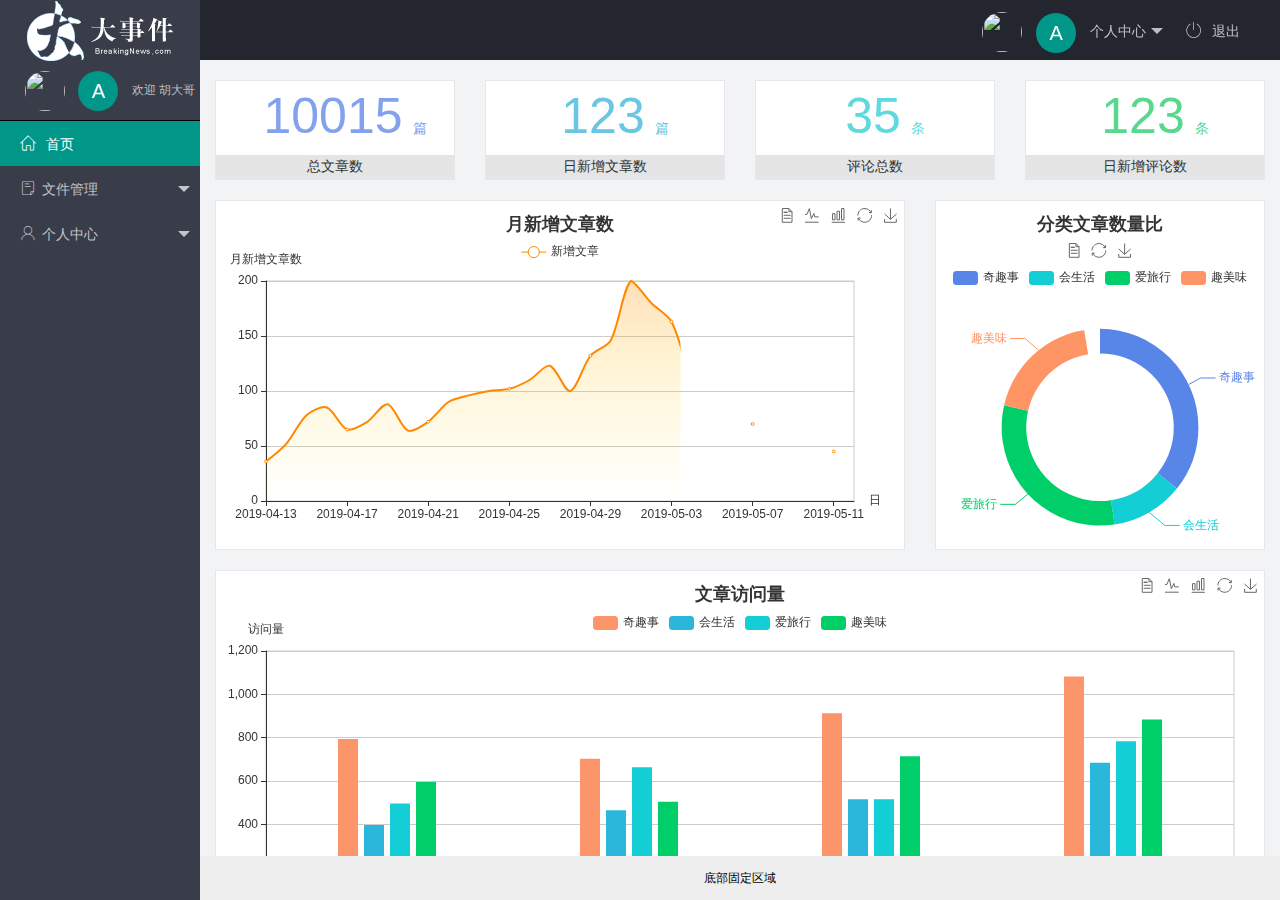
==== commit 6ed7e376: "完成个人中心开发" ====
--- a/index.html
+++ b/index.html
@@ -30,9 +30,9 @@
                         <span class="text-avatar">A</span> 个人中心
                     </a>
                     <dl class="layui-nav-child">
-                        <dd><a href="">基本资料</a></dd>
-                        <dd><a href="">更换头像</a></dd>
-                        <dd><a href="">重置密码</a></dd>
+                        <dd><a href="./user/user_info.html" target="fm">基本资料</a></dd>
+                        <dd><a href="./user/user_avatar.html" target="fm">更换头像</a></dd>
+                        <dd><a href="./user/user_pwd.html" target="fm">重置密码</a></dd>
                     </dl>
                 </li>
                 <li class="layui-nav-item" lay-header-event="menuRight" lay-unselect>
@@ -83,9 +83,9 @@
                             <span class="iconfont icon-user"></span>个人中心
                         </a>
                         <dl class="layui-nav-child">
-                            <dd><a href="javascript:;"><i class="layui-icon layui-icon-template-1"></i>基本资料</a></dd>
-                            <dd><a href="javascript:;"><i class="layui-icon layui-icon-template-1"></i>更换头像</a></dd>
-                            <dd><a href="javascript:;"><i class="layui-icon layui-icon-template-1"></i>重置密码</a></dd>
+                            <dd><a href="./user/user_info.html" target="fm"><i class="layui-icon layui-icon-template-1"></i>基本资料</a></dd>
+                            <dd><a href="./user/user_avatar.html" target="fm"><i class="layui-icon layui-icon-template-1"></i>更换头像</a></dd>
+                            <dd><a href="./user/user_pwd.html" target="fm"><i class="layui-icon layui-icon-template-1"></i>重置密码</a></dd>
                         </dl>
                     </li>
 
@@ -106,7 +106,15 @@
             底部固定区域
         </div>
     </div>
-    <script src="./layui/layui.js"></script>
+
+    <!-- <script src="./layui/layui.js"></script> -->
+
+    <script src="./assets/lib/layui/layui.all.js"></script>
+    <!-- 导入jquery请求 -->
+    <script src="./assets/lib/jquery.js"></script>
+
+    <!-- 导入自动拼接url地址的脚本 -->
+    <script src="./assets/js/baseApi.js"></script>
     <script>
         //JS 
         layui.use(['element', 'layer', 'util'], function() {
@@ -138,12 +146,6 @@
 
         });
     </script>
-    <script src="./assets/lib/layui/layui.all.js"></script>
-    <!-- 导入jquery请求 -->
-    <script src="./assets/lib/jquery.js"></script>
-
-    <!-- 导入自动拼接url地址的脚本 -->
-    <script src="./assets/js/baseApi.js"></script>
 
     <!-- 导入自己的js -->
     <script src="./assets/js/index.js"></script>
